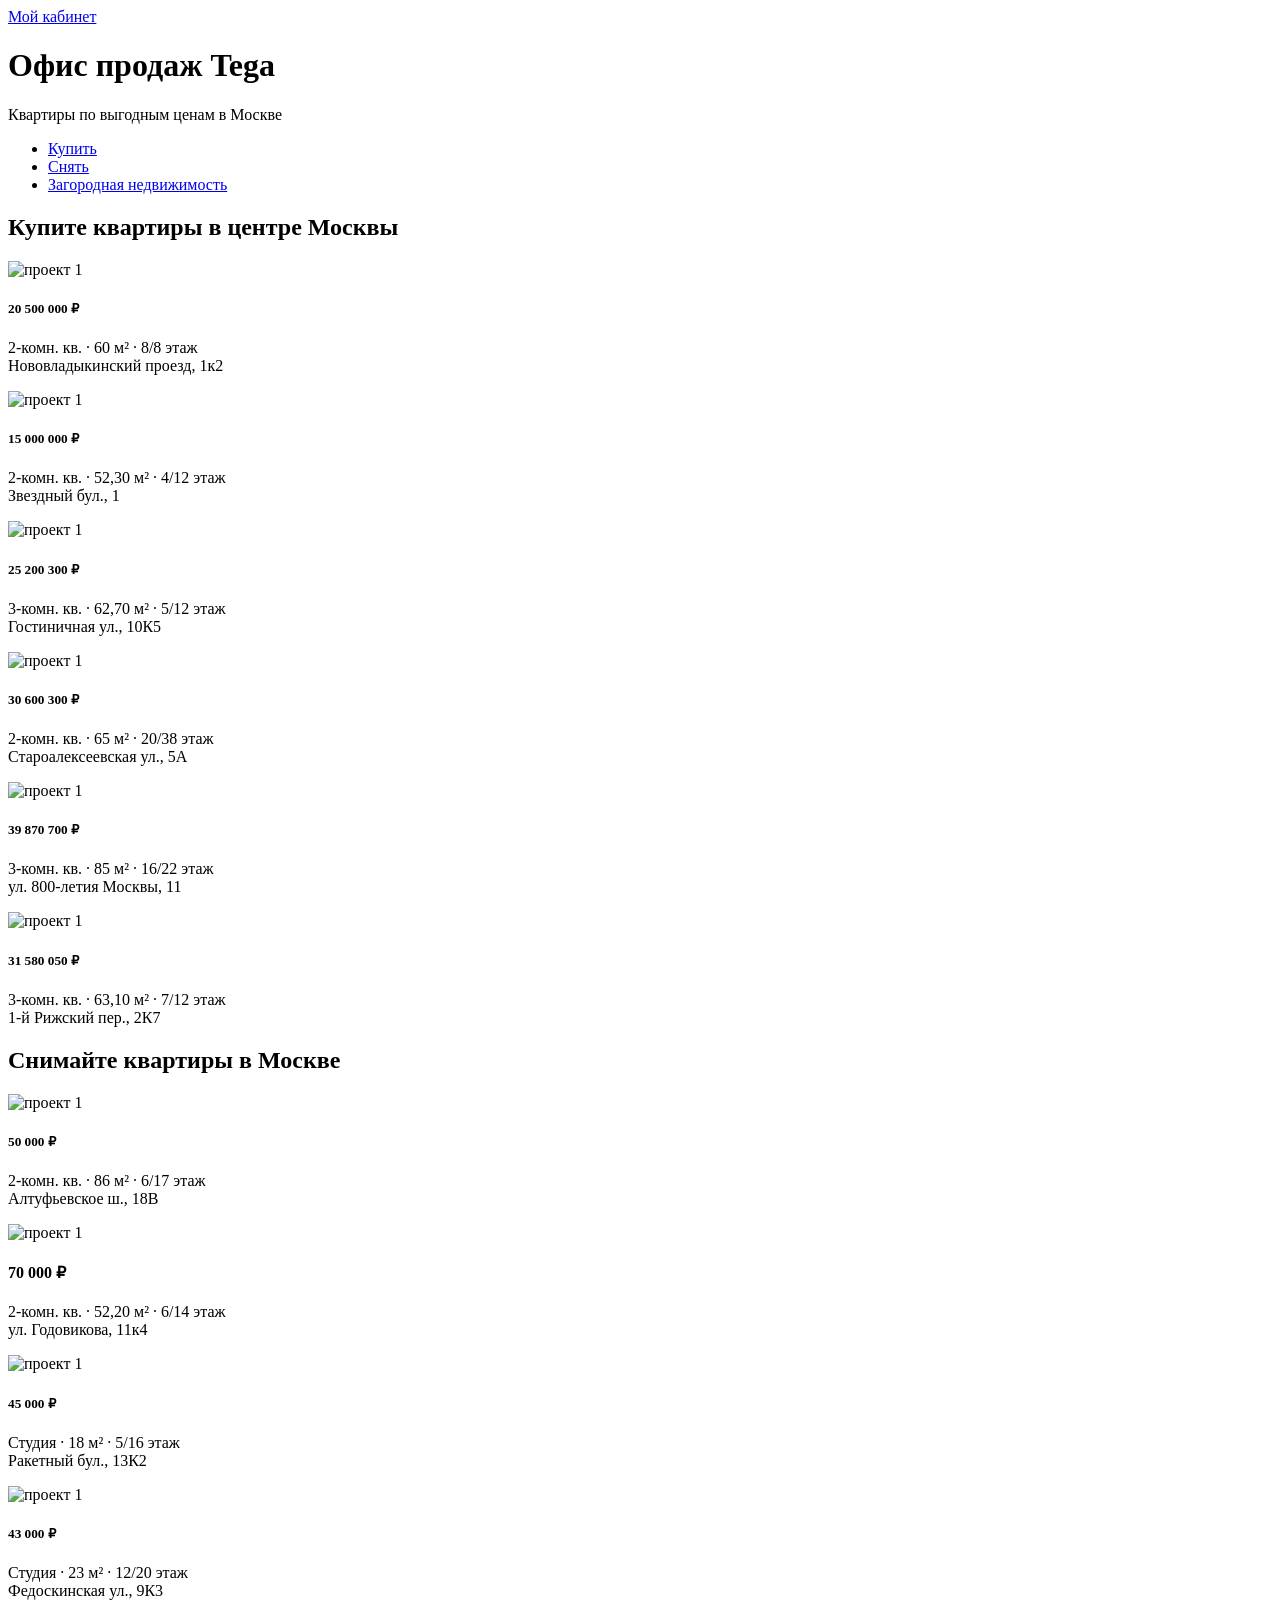
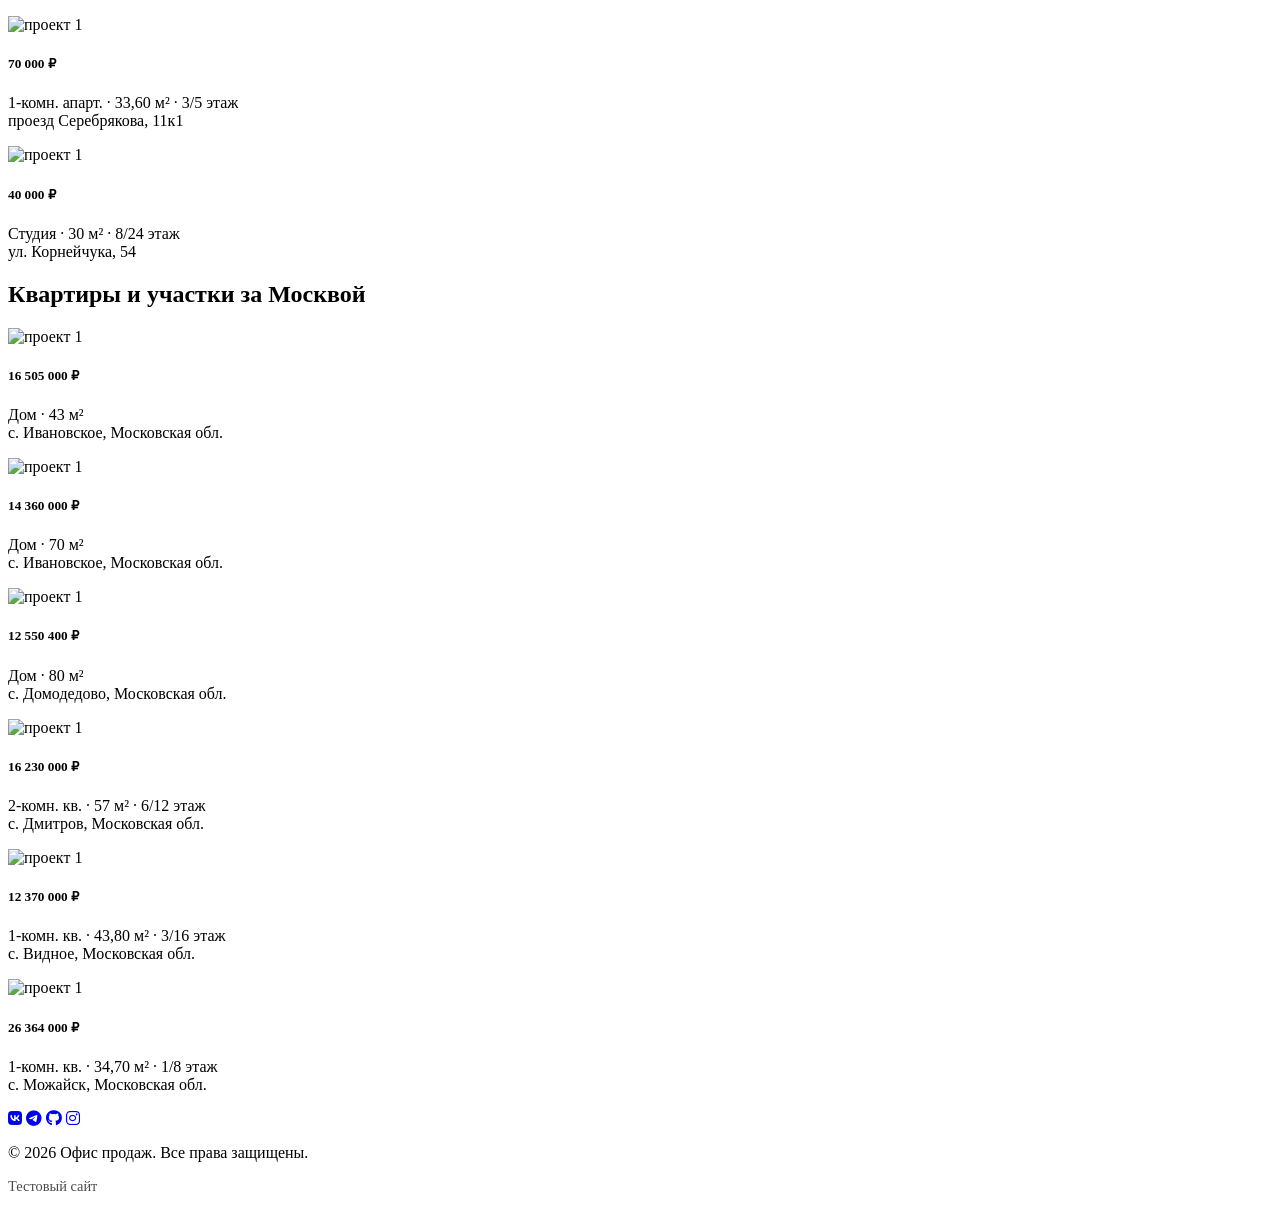
==== cab.html @ 36ecb88a "Create cab.html" ====
<!DOCTYPE html>
<html lang="ru">
<head>
    <meta charset="UTF-8">
    <meta name="viewport" content="width=device-width, initial-scale=1.0">
    <title>Tega</title>
    <!-- Подключение Font Awesome для иконок (опционально, но красиво) -->
    <link rel="stylesheet" href="https://cdnjs.cloudflare.com/ajax/libs/font-awesome/6.0.0-beta3/css/all.min.css">
    <link rel="stylesheet" href="static/style3.css">
</head>
<body>

    <!-- ШАПКА -->
    <header class="header">
        <a href='reg.html' class="custom-button">
            Мой кабинет
        </a>
        <h1>Офис продаж Tega</h1>
        <p>Квартиры по выгодным ценам в Москве</p>
    </header>

    <!-- НАВИГАЦИЯ -->
    <nav class="navbar">
        <ul>
            <li><a href="#portfolio1">Купить</a></li>
            <li><a href="#portfolio2">Снять</a></li>
            <li><a href="#portfolio4">Загородная недвижимость</a></li>
        </ul>
    </nav>

    <!-- ОСНОВНОЙ КОНТЕНТ -->
    <main class="container">

        <!-- Секция Портфолио -->
        <section id="portfolio1" class="section">
            <h2 class="section-title">Купите квартиры в центре Москвы</h2>
            <div class="portfolio-grid">
                <div class="portfolio-item">
                        <img src="https://a0.muscache.com/im/pictures/f50d118f-2525-4841-9bb1-7396132b7037.jpg" alt="проект 1" style="    height: 180px;">
                    <div class="portfolio-info">
                        <h5>20 500 000 ₽</h5>
                        <p>2-комн. кв. · 60 м² · 8/8 этаж <br> Нововладыкинский проезд, 1к2 </p>
                    </div>
                </div>
                <div class="portfolio-item">
                    <img src="https://avatars.mds.yandex.net/i?id=ded801e12077bd8d06db148cc59bad06_l-5287379-images-thumbs&n=13" alt="проект 1" style="    height: 180px;">
                    <div class="portfolio-info">
                        <h5>15 000 000 ₽</h5>
                        <p>2-комн. кв. · 52,30 м² · 4/12 этаж <br> Звездный бул., 1 </p>
                    </div>
                </div>
                <div class="portfolio-item">
                    <img src="https://evropoly.com/wp-content/uploads/2016/05/Schober-Sapelli-4-1200x787.jpg" alt="проект 1" style="    height: 180px;">
                    <div class="portfolio-info">
                        <h5>25 200 300 ₽</h5>
                        <p>3-комн. кв. · 62,70 м² · 5/12 этаж <br> Гостиничная ул., 10К5</p>
                    </div>
                </div>
                <div class="portfolio-item">
                    <img src="https://www.loft2rent.ru/upload_data/2025/6646/upldXZw1Ll.jpeg.1200x800.jpg" alt="проект 1" style="    height: 180px;">
                    <div class="portfolio-info">
                        <h5>30 600 300 ₽</h5>
                        <p>2-комн. кв. · 65 м² · 20/38 этаж <br> Староалексеевская ул., 5А </p>
                    </div>
                </div>
                               <div class="portfolio-item">
                    <img src="https://avatars.mds.yandex.net/i?id=0ae8debb8104c5cf7334f00b2de280b5_l-10608176-images-thumbs&n=13" alt="проект 1" style="    height: 180px;">
                    <div class="portfolio-info">
                        <h5>39 870 700 ₽</h5>
                        <p>3-комн. кв. · 85 м² · 16/22 этаж <br> ул. 800-летия Москвы, 11 </p>
                    </div>
                </div>
                                              <div class="portfolio-item">
                    <img src="https://encrypted-tbn0.gstatic.com/images?q=tbn:ANd9GcTF-T74jx3kmUwYW8-MCx63ReB2WfSFxtdjpg&s" alt="проект 1" style="    height: 180px;">
                    <div class="portfolio-info">
                        <h5>31 580 050 ₽</h5>
                        <p>3-комн. кв. · 63,10 м² · 7/12 этаж <br> 1-й Рижский пер., 2К7 </p>
                    </div>
                </div>
            </div>
        </section>
        <!-- Секция Портфолио -->
        <section id="portfolio2" class="section">
            <h2 class="section-title">Снимайте квартиры в Москве</h2>
            <div class="portfolio-grid">
                <div class="portfolio-item">
                        <img src="https://media.kvartirka.com/s3/thumbs/flat/0/233/233496/4529464_w936h624.jpg" alt="проект 1" style="    height: 180px;">
                    <div class="portfolio-info">
                        <h5>50 000 ₽</h5>
                        <p>2-комн. кв. · 86 м² · 6/17 этаж <br> Алтуфьевское ш., 18В </p>
                    </div>
                </div>
                <div class="portfolio-item">
                    <img src="https://cdn0.divan.ru/img/v1/cGCTLE8qbp6Q4t8ZcigHK-EYN7s3AahtqWOSnE9vpJM/rs:fit:1920:1440:0:0/g:ce:0:0/bg:ffffff/q:85/czM6Ly9kaXZhbi9ja2VkaXRvci93aWtpLWFydGljbGUvMzI4NS82NThlN2Y5YTE1YmQ3LmpwZw.jpg" alt="проект 1" style="    height: 180px;">
                    <div class="portfolio-info">
                        <h4>70 000 ₽</h4>
                        <p>2-комн. кв. · 52,20 м² · 6/14 этаж <br> ул. Годовикова, 11к4 </p>
                    </div>
                </div>
                <div class="portfolio-item">
                    <img src="https://attaches.1001tur.ru/hotels/gallery/458495/64961698049164.jpg" alt="проект 1" style="    height: 180px;">
                    <div class="portfolio-info">
                        <h5>45 000 ₽</h5>
                        <p>Студия · 18 м² · 5/16 этаж <br> Ракетный бул., 13К2 </p>
                    </div>
                </div>
                <div class="portfolio-item">
                    <img src="https://avatars.mds.yandex.net/i?id=8b538d14791d61ba599bd08f679be779914f7243-4707222-images-thumbs&n=13" alt="проект 1" style="    height: 180px;">
                    <div class="portfolio-info">
                        <h5>43 000 ₽</h5>
                        <p>Студия · 23 м² · 12/20 этаж <br> Федоскинская ул., 9К3 </p>
                    </div>
                </div>
                               <div class="portfolio-item">
                    <img src="https://avatars.mds.yandex.net/get-altay/754546/2a0000018d4b1bbd2f4854f58ecba1bf36a7/XL" alt="проект 1" style="    height: 180px;">
                    <div class="portfolio-info">
                        <h5>70 000 ₽</h5>
                        <p>1-комн. апарт. · 33,60 м² · 3/5 этаж <br> проезд Серебрякова, 11к1 </p>
                    </div>
                </div>
                                              <div class="portfolio-item">
                    <img src="https://alutur.com/hotel/photo?t/x500/extranet/65/b8/65b832d22de903794f5c49986d2c4cb70de7eb52.jpeg" alt="проект 1" style="    height: 180px;">
                    <div class="portfolio-info">
                        <h5>40 000 ₽</h5>
                        <p>Студия · 30 м² · 8/24 этаж <br> ул. Корнейчука, 54 </p>
                    </div>
                </div>
            </div>
        </section>

        <!-- Секция Портфолио -->
        <section id="portfolio4" class="section">
            <h2 class="section-title">Квартиры и участки за Москвой</h2>
            <div class="portfolio-grid">
                <div class="portfolio-item">
                        <img src="https://img.dmclk.ru/c960x640q80/vitrina/99/a7/99a7bdf39202209450e4e10942457ffaac0b99e2.jpg" alt="проект 1" style="    height: 180px;">
                    <div class="portfolio-info">
                        <h5>16 505 000 ₽</h5>
                        <p>Дом · 43 м² <br> с. Ивановское, Московская обл.</p>
                    </div>
                </div>
                <div class="portfolio-item">
                    <img src="https://countryside.cdn-cian.ru/images/1564617600/9dfaaefd-5a3b-4727-bb20-39805f9d0626-gallery-thumb-v1.jpe" alt="проект 1" style="    height: 180px;">
                    <div class="portfolio-info">
                        <h5>14 360 000 ₽</h5>
                        <p>Дом · 70 м² <br> с. Ивановское, Московская обл.</p>
                    </div>
                </div>
                <div class="portfolio-item">
                    <img src="https://encrypted-tbn0.gstatic.com/images?q=tbn:ANd9GcRc6WZNbDicnOT7VgcChgwmQpeQQYZ7WDYrew&s" alt="проект 1" style="    height: 180px;">
                    <div class="portfolio-info">
                        <h5>12 550 400 ₽</h5>
                        <p>Дом · 80 м² <br> с. Домодедово, Московская обл.</p>
                    </div>
                </div>
                <div class="portfolio-item">
                    <img src="https://img.dmclk.ru/vitrina/owner/9f/e6/9fe68bd72e104aaaae2a9e9707a4ad5d.jpg" alt="проект 1" style="    height: 180px;">
                    <div class="portfolio-info">
                        <h5>16 230 000 ₽</h5>
                        <p>2-комн. кв. · 57 м² · 6/12 этаж <br> с. Дмитров, Московская обл.</p>
                    </div>
                </div>
                               <div class="portfolio-item">
                    <img src="https://img.dmclk.ru/vitrina/owner/12/7a/127abebe6cc146c8add3982a31a03d9e.jpg" alt="проект 1" style="    height: 180px;">
                    <div class="portfolio-info">
                        <h5>12 370 000 ₽</h5>
                        <p>1-комн. кв. · 43,80 м² · 3/16 этаж <br> с. Видное, Московская обл.</p>
                    </div>
                </div>
                                              <div class="portfolio-item">
                    <img src="https://f4.mirkvartir.me/journal/custom/be1c774d-cd3c-43ed-bbfa-54d5bcf4257e.jpg" alt="проект 1" style="    height: 180px;">
                    <div class="portfolio-info">
                        <h5>26 364 000 ₽</h5>
                        <p>1-комн. кв. · 34,70 м² · 1/8 этаж <br> с. Можайск, Московская обл.</p>
                    </div>
                </div>
            </div>
        </section>

    <!-- ПОДВАЛ -->
    <footer class="footer">
        <div class="social-links">
<a href="#"><i class="fab fa-vk"></i></a>
            <a href="#"><i class="fab fa-telegram"></i></a>
            <a href="#"><i class="fab fa-github"></i></a>
            <a href="#"><i class="fab fa-instagram"></i></a>
        </div>
        <p>© 2026 Офис продаж. Все права защищены.</p>
        <p style="font-size: 0.9rem; opacity:0.7;">Тестовый сайт</p>
    </footer>

    <!-- Плавный скролл для навигации (простой js) -->
    <script>
        (function() {
            const navLinks = document.querySelectorAll('.navbar a');
            navLinks.forEach(link => {
                link.addEventListener('click', function(e) {
                    e.preventDefault();
                    const targetId = this.getAttribute('href').substring(1); // убираем #
                    const targetSection = document.getElementById(targetId);
                    if (targetSection) {
                        targetSection.scrollIntoView({
                            behavior: 'smooth',
                            block: 'start'
                        });
                    }
                });
            });
        })();
    </script>
    </body>
</html>
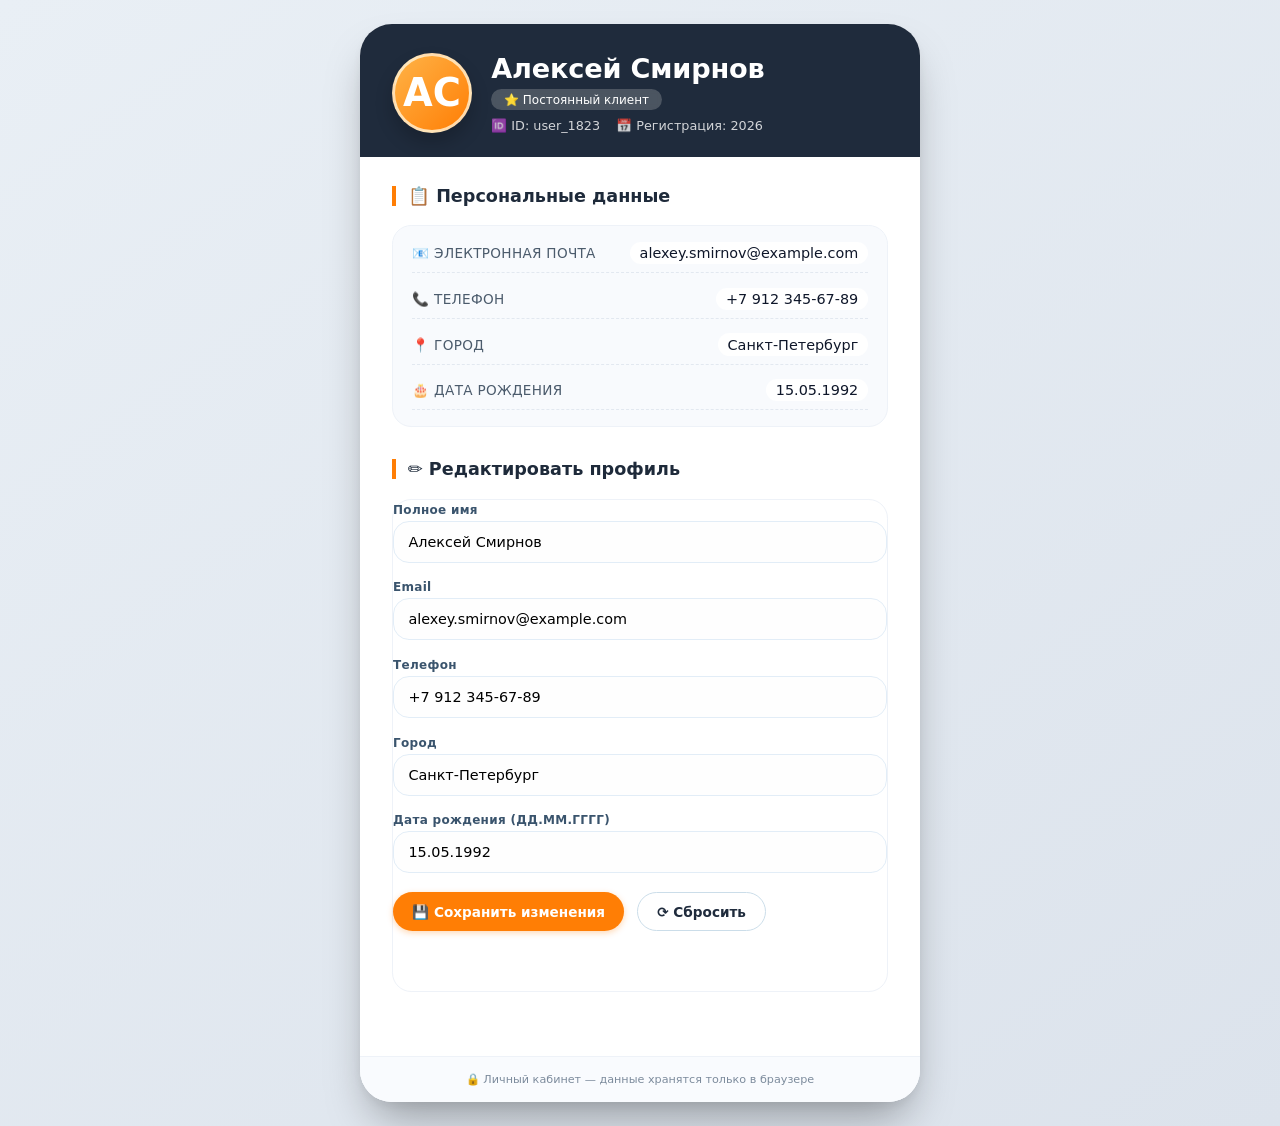
==== commit 7240d421: "main" ====
--- a/cab.html
+++ b/cab.html
@@ -1,212 +1,595 @@
 <!DOCTYPE html>
 <html lang="ru">
 <head>
-    <meta charset="UTF-8">
-    <meta name="viewport" content="width=device-width, initial-scale=1.0">
-    <title>Tega</title>
-    <!-- Подключение Font Awesome для иконок (опционально, но красиво) -->
-    <link rel="stylesheet" href="https://cdnjs.cloudflare.com/ajax/libs/font-awesome/6.0.0-beta3/css/all.min.css">
-    <link rel="stylesheet" href="static/style3.css">
+  <meta charset="UTF-8">
+  <meta name="viewport" content="width=device-width, initial-scale=1.0, user-scalable=yes">
+  <title>Личный кабинет | Мой профиль</title>
+  <style>
+    * {
+      margin: 0;
+      padding: 0;
+      box-sizing: border-box;
+      font-family: system-ui, -apple-system, 'Segoe UI', 'Roboto', 'Helvetica Neue', sans-serif;
+    }
+
+    body {
+      background: linear-gradient(145deg, #e9eff5 0%, #dce3ec 100%);
+      min-height: 100vh;
+      display: flex;
+      justify-content: center;
+      align-items: center;
+      padding: 1.5rem;
+    }
+
+    /* главная карточка кабинета */
+    .dashboard {
+      max-width: 560px;
+      width: 100%;
+      background: rgba(255, 255, 255, 0.96);
+      backdrop-filter: blur(0px);
+      border-radius: 2rem;
+      box-shadow: 0 25px 45px -12px rgba(0, 0, 0, 0.35), 0 4px 12px rgba(0, 0, 0, 0.05);
+      overflow: hidden;
+      transition: all 0.2s ease;
+    }
+
+    /* шапка профиля */
+    .profile-header {
+      background: #1f2b3c;
+      padding: 1.8rem 2rem 1.5rem 2rem;
+      color: white;
+      display: flex;
+      align-items: center;
+      gap: 1.2rem;
+      flex-wrap: wrap;
+    }
+
+    .avatar {
+      background: linear-gradient(135deg, #ffb347, #ff7e05);
+      width: 80px;
+      height: 80px;
+      border-radius: 50%;
+      display: flex;
+      align-items: center;
+      justify-content: center;
+      font-size: 2.4rem;
+      font-weight: 600;
+      box-shadow: 0 10px 18px rgba(0, 0, 0, 0.2);
+      border: 3px solid rgba(255,255,240,0.7);
+    }
+
+    .user-info {
+      flex: 1;
+    }
+
+    .user-info h2 {
+      font-size: 1.7rem;
+      font-weight: 600;
+      letter-spacing: -0.2px;
+      margin-bottom: 0.3rem;
+      word-break: break-word;
+    }
+
+    .user-info .user-role {
+      background: rgba(255,255,245,0.2);
+      display: inline-block;
+      padding: 0.2rem 0.8rem;
+      border-radius: 40px;
+      font-size: 0.75rem;
+      font-weight: 500;
+      backdrop-filter: blur(2px);
+    }
+
+    .user-meta {
+      margin-top: 0.5rem;
+      font-size: 0.8rem;
+      opacity: 0.8;
+      display: flex;
+      gap: 1rem;
+      flex-wrap: wrap;
+    }
+
+    /* тело кабинета */
+    .profile-body {
+      padding: 1.8rem 2rem 2rem 2rem;
+      background: #ffffff;
+    }
+
+    .info-section {
+      margin-bottom: 2rem;
+    }
+
+    .section-title {
+      font-size: 1.1rem;
+      font-weight: 600;
+      color: #1e2a3a;
+      border-left: 4px solid #ff7e05;
+      padding-left: 0.75rem;
+      margin-bottom: 1.2rem;
+    }
+
+    .detail-card {
+      background: #f8fafd;
+      border-radius: 1.2rem;
+      padding: 1rem 1.2rem;
+      display: flex;
+      flex-direction: column;
+      gap: 0.9rem;
+      border: 1px solid #eef2f8;
+    }
+
+    .detail-row {
+      display: flex;
+      align-items: baseline;
+      flex-wrap: wrap;
+      justify-content: space-between;
+      gap: 0.5rem;
+      border-bottom: 1px dashed #e2e8f0;
+      padding-bottom: 0.5rem;
+    }
+
+    .detail-label {
+      font-weight: 500;
+      color: #4b5b6c;
+      font-size: 0.85rem;
+      text-transform: uppercase;
+      letter-spacing: 0.3px;
+    }
+
+    .detail-value {
+      font-weight: 500;
+      color: #0f172a;
+      background: white;
+      padding: 0.2rem 0.6rem;
+      border-radius: 40px;
+      font-size: 0.9rem;
+      word-break: break-all;
+      text-align: right;
+    }
+
+    /* форма редактирования */
+    .edit-form {
+      background: #ffffff;
+      border-radius: 1.2rem;
+      border: 1px solid #eef2f8;
+      padding: 0.2rem 0 0.6rem 0;
+    }
+
+    .form-group {
+      margin-bottom: 1.1rem;
+    }
+
+    .form-group label {
+      display: block;
+      font-size: 0.75rem;
+      font-weight: 600;
+      color: #3a546d;
+      margin-bottom: 0.25rem;
+      letter-spacing: 0.3px;
+    }
+
+    .form-group input {
+      width: 100%;
+      padding: 0.75rem 0.9rem;
+      border-radius: 1rem;
+      border: 1.5px solid #e2edf7;
+      background: #fefefe;
+      font-size: 0.9rem;
+      transition: 0.2s;
+      outline: none;
+    }
+
+    .form-group input:focus {
+      border-color: #ff7e05;
+      box-shadow: 0 0 0 3px rgba(255, 126, 5, 0.2);
+    }
+
+    .button-group {
+      display: flex;
+      gap: 0.8rem;
+      margin-top: 1.2rem;
+      flex-wrap: wrap;
+    }
+
+    .btn {
+      border: none;
+      padding: 0.65rem 1.2rem;
+      border-radius: 2rem;
+      font-weight: 600;
+      font-size: 0.85rem;
+      cursor: pointer;
+      transition: 0.2s;
+      background: #f1f5f9;
+      color: #1f2b3c;
+    }
+
+    .btn-primary {
+      background: #ff7e05;
+      color: white;
+      box-shadow: 0 2px 6px rgba(255, 126, 5, 0.3);
+    }
+
+    .btn-primary:hover {
+      background: #e56c00;
+      transform: translateY(-1px);
+    }
+
+    .btn-outline {
+      background: transparent;
+      border: 1.5px solid #cbdde9;
+    }
+
+    .btn-outline:hover {
+      background: #f1f5f9;
+      border-color: #ff7e05;
+    }
+
+    /* статусное сообщение */
+    .toast-msg {
+      background: #2c3e2f;
+      color: #e6ffdb;
+      text-align: center;
+      padding: 0.6rem;
+      font-size: 0.8rem;
+      font-weight: 500;
+      border-radius: 60px;
+      margin-top: 1rem;
+      transition: 0.2s;
+      opacity: 0;
+      pointer-events: none;
+    }
+
+    .toast-msg.show {
+      opacity: 1;
+    }
+
+    /* адаптивность */
+    @media (max-width: 480px) {
+      .profile-header {
+        flex-direction: column;
+        text-align: center;
+        padding: 1.5rem;
+      }
+      .user-info h2 {
+        font-size: 1.4rem;
+      }
+      .profile-body {
+        padding: 1.5rem;
+      }
+      .detail-row {
+        flex-direction: column;
+        align-items: flex-start;
+        gap: 0.2rem;
+      }
+      .detail-value {
+        text-align: left;
+      }
+    }
+
+    footer {
+      font-size: 0.7rem;
+      text-align: center;
+      padding: 1rem;
+      background: #f9fbfe;
+      color: #7c8b9c;
+      border-top: 1px solid #eef2f8;
+    }
+  </style>
 </head>
 <body>
-
-    <!-- ШАПКА -->
-    <header class="header">
-        <a href='reg.html' class="custom-button">
-            Мой кабинет
-        </a>
-        <h1>Офис продаж Tega</h1>
-        <p>Квартиры по выгодным ценам в Москве</p>
-    </header>
-
-    <!-- НАВИГАЦИЯ -->
-    <nav class="navbar">
-        <ul>
-            <li><a href="#portfolio1">Купить</a></li>
-            <li><a href="#portfolio2">Снять</a></li>
-            <li><a href="#portfolio4">Загородная недвижимость</a></li>
-        </ul>
-    </nav>
-
-    <!-- ОСНОВНОЙ КОНТЕНТ -->
-    <main class="container">
-
-        <!-- Секция Портфолио -->
-        <section id="portfolio1" class="section">
-            <h2 class="section-title">Купите квартиры в центре Москвы</h2>
-            <div class="portfolio-grid">
-                <div class="portfolio-item">
-                        <img src="https://a0.muscache.com/im/pictures/f50d118f-2525-4841-9bb1-7396132b7037.jpg" alt="проект 1" style="    height: 180px;">
-                    <div class="portfolio-info">
-                        <h5>20 500 000 ₽</h5>
-                        <p>2-комн. кв. · 60 м² · 8/8 этаж <br> Нововладыкинский проезд, 1к2 </p>
-                    </div>
-                </div>
-                <div class="portfolio-item">
-                    <img src="https://avatars.mds.yandex.net/i?id=ded801e12077bd8d06db148cc59bad06_l-5287379-images-thumbs&n=13" alt="проект 1" style="    height: 180px;">
-                    <div class="portfolio-info">
-                        <h5>15 000 000 ₽</h5>
-                        <p>2-комн. кв. · 52,30 м² · 4/12 этаж <br> Звездный бул., 1 </p>
-                    </div>
-                </div>
-                <div class="portfolio-item">
-                    <img src="https://evropoly.com/wp-content/uploads/2016/05/Schober-Sapelli-4-1200x787.jpg" alt="проект 1" style="    height: 180px;">
-                    <div class="portfolio-info">
-                        <h5>25 200 300 ₽</h5>
-                        <p>3-комн. кв. · 62,70 м² · 5/12 этаж <br> Гостиничная ул., 10К5</p>
-                    </div>
-                </div>
-                <div class="portfolio-item">
-                    <img src="https://www.loft2rent.ru/upload_data/2025/6646/upldXZw1Ll.jpeg.1200x800.jpg" alt="проект 1" style="    height: 180px;">
-                    <div class="portfolio-info">
-                        <h5>30 600 300 ₽</h5>
-                        <p>2-комн. кв. · 65 м² · 20/38 этаж <br> Староалексеевская ул., 5А </p>
-                    </div>
-                </div>
-                               <div class="portfolio-item">
-                    <img src="https://avatars.mds.yandex.net/i?id=0ae8debb8104c5cf7334f00b2de280b5_l-10608176-images-thumbs&n=13" alt="проект 1" style="    height: 180px;">
-                    <div class="portfolio-info">
-                        <h5>39 870 700 ₽</h5>
-                        <p>3-комн. кв. · 85 м² · 16/22 этаж <br> ул. 800-летия Москвы, 11 </p>
-                    </div>
-                </div>
-                                              <div class="portfolio-item">
-                    <img src="https://encrypted-tbn0.gstatic.com/images?q=tbn:ANd9GcTF-T74jx3kmUwYW8-MCx63ReB2WfSFxtdjpg&s" alt="проект 1" style="    height: 180px;">
-                    <div class="portfolio-info">
-                        <h5>31 580 050 ₽</h5>
-                        <p>3-комн. кв. · 63,10 м² · 7/12 этаж <br> 1-й Рижский пер., 2К7 </p>
-                    </div>
-                </div>
-            </div>
-        </section>
-        <!-- Секция Портфолио -->
-        <section id="portfolio2" class="section">
-            <h2 class="section-title">Снимайте квартиры в Москве</h2>
-            <div class="portfolio-grid">
-                <div class="portfolio-item">
-                        <img src="https://media.kvartirka.com/s3/thumbs/flat/0/233/233496/4529464_w936h624.jpg" alt="проект 1" style="    height: 180px;">
-                    <div class="portfolio-info">
-                        <h5>50 000 ₽</h5>
-                        <p>2-комн. кв. · 86 м² · 6/17 этаж <br> Алтуфьевское ш., 18В </p>
-                    </div>
-                </div>
-                <div class="portfolio-item">
-                    <img src="https://cdn0.divan.ru/img/v1/cGCTLE8qbp6Q4t8ZcigHK-EYN7s3AahtqWOSnE9vpJM/rs:fit:1920:1440:0:0/g:ce:0:0/bg:ffffff/q:85/czM6Ly9kaXZhbi9ja2VkaXRvci93aWtpLWFydGljbGUvMzI4NS82NThlN2Y5YTE1YmQ3LmpwZw.jpg" alt="проект 1" style="    height: 180px;">
-                    <div class="portfolio-info">
-                        <h4>70 000 ₽</h4>
-                        <p>2-комн. кв. · 52,20 м² · 6/14 этаж <br> ул. Годовикова, 11к4 </p>
-                    </div>
-                </div>
-                <div class="portfolio-item">
-                    <img src="https://attaches.1001tur.ru/hotels/gallery/458495/64961698049164.jpg" alt="проект 1" style="    height: 180px;">
-                    <div class="portfolio-info">
-                        <h5>45 000 ₽</h5>
-                        <p>Студия · 18 м² · 5/16 этаж <br> Ракетный бул., 13К2 </p>
-                    </div>
-                </div>
-                <div class="portfolio-item">
-                    <img src="https://avatars.mds.yandex.net/i?id=8b538d14791d61ba599bd08f679be779914f7243-4707222-images-thumbs&n=13" alt="проект 1" style="    height: 180px;">
-                    <div class="portfolio-info">
-                        <h5>43 000 ₽</h5>
-                        <p>Студия · 23 м² · 12/20 этаж <br> Федоскинская ул., 9К3 </p>
-                    </div>
-                </div>
-                               <div class="portfolio-item">
-                    <img src="https://avatars.mds.yandex.net/get-altay/754546/2a0000018d4b1bbd2f4854f58ecba1bf36a7/XL" alt="проект 1" style="    height: 180px;">
-                    <div class="portfolio-info">
-                        <h5>70 000 ₽</h5>
-                        <p>1-комн. апарт. · 33,60 м² · 3/5 этаж <br> проезд Серебрякова, 11к1 </p>
-                    </div>
-                </div>
-                                              <div class="portfolio-item">
-                    <img src="https://alutur.com/hotel/photo?t/x500/extranet/65/b8/65b832d22de903794f5c49986d2c4cb70de7eb52.jpeg" alt="проект 1" style="    height: 180px;">
-                    <div class="portfolio-info">
-                        <h5>40 000 ₽</h5>
-                        <p>Студия · 30 м² · 8/24 этаж <br> ул. Корнейчука, 54 </p>
-                    </div>
-                </div>
-            </div>
-        </section>
-
-        <!-- Секция Портфолио -->
-        <section id="portfolio4" class="section">
-            <h2 class="section-title">Квартиры и участки за Москвой</h2>
-            <div class="portfolio-grid">
-                <div class="portfolio-item">
-                        <img src="https://img.dmclk.ru/c960x640q80/vitrina/99/a7/99a7bdf39202209450e4e10942457ffaac0b99e2.jpg" alt="проект 1" style="    height: 180px;">
-                    <div class="portfolio-info">
-                        <h5>16 505 000 ₽</h5>
-                        <p>Дом · 43 м² <br> с. Ивановское, Московская обл.</p>
-                    </div>
-                </div>
-                <div class="portfolio-item">
-                    <img src="https://countryside.cdn-cian.ru/images/1564617600/9dfaaefd-5a3b-4727-bb20-39805f9d0626-gallery-thumb-v1.jpe" alt="проект 1" style="    height: 180px;">
-                    <div class="portfolio-info">
-                        <h5>14 360 000 ₽</h5>
-                        <p>Дом · 70 м² <br> с. Ивановское, Московская обл.</p>
-                    </div>
-                </div>
-                <div class="portfolio-item">
-                    <img src="https://encrypted-tbn0.gstatic.com/images?q=tbn:ANd9GcRc6WZNbDicnOT7VgcChgwmQpeQQYZ7WDYrew&s" alt="проект 1" style="    height: 180px;">
-                    <div class="portfolio-info">
-                        <h5>12 550 400 ₽</h5>
-                        <p>Дом · 80 м² <br> с. Домодедово, Московская обл.</p>
-                    </div>
-                </div>
-                <div class="portfolio-item">
-                    <img src="https://img.dmclk.ru/vitrina/owner/9f/e6/9fe68bd72e104aaaae2a9e9707a4ad5d.jpg" alt="проект 1" style="    height: 180px;">
-                    <div class="portfolio-info">
-                        <h5>16 230 000 ₽</h5>
-                        <p>2-комн. кв. · 57 м² · 6/12 этаж <br> с. Дмитров, Московская обл.</p>
-                    </div>
-                </div>
-                               <div class="portfolio-item">
-                    <img src="https://img.dmclk.ru/vitrina/owner/12/7a/127abebe6cc146c8add3982a31a03d9e.jpg" alt="проект 1" style="    height: 180px;">
-                    <div class="portfolio-info">
-                        <h5>12 370 000 ₽</h5>
-                        <p>1-комн. кв. · 43,80 м² · 3/16 этаж <br> с. Видное, Московская обл.</p>
-                    </div>
-                </div>
-                                              <div class="portfolio-item">
-                    <img src="https://f4.mirkvartir.me/journal/custom/be1c774d-cd3c-43ed-bbfa-54d5bcf4257e.jpg" alt="проект 1" style="    height: 180px;">
-                    <div class="portfolio-info">
-                        <h5>26 364 000 ₽</h5>
-                        <p>1-комн. кв. · 34,70 м² · 1/8 этаж <br> с. Можайск, Московская обл.</p>
-                    </div>
-                </div>
-            </div>
-        </section>
-
-    <!-- ПОДВАЛ -->
-    <footer class="footer">
-        <div class="social-links">
-<a href="#"><i class="fab fa-vk"></i></a>
-            <a href="#"><i class="fab fa-telegram"></i></a>
-            <a href="#"><i class="fab fa-github"></i></a>
-            <a href="#"><i class="fab fa-instagram"></i></a>
-        </div>
-        <p>© 2026 Офис продаж. Все права защищены.</p>
-        <p style="font-size: 0.9rem; opacity:0.7;">Тестовый сайт</p>
-    </footer>
-
-    <!-- Плавный скролл для навигации (простой js) -->
-    <script>
-        (function() {
-            const navLinks = document.querySelectorAll('.navbar a');
-            navLinks.forEach(link => {
-                link.addEventListener('click', function(e) {
-                    e.preventDefault();
-                    const targetId = this.getAttribute('href').substring(1); // убираем #
-                    const targetSection = document.getElementById(targetId);
-                    if (targetSection) {
-                        targetSection.scrollIntoView({
-                            behavior: 'smooth',
-                            block: 'start'
-                        });
-                    }
-                });
-            });
-        })();
-    </script>
-    </body>
-</html>
+<div class="dashboard" id="personalCabinet">
+  <div class="profile-header">
+    <div class="avatar" id="avatarDisplay">👤</div>
+    <div class="user-info">
+      <h2 id="displayName"></h2>
+      <div class="user-role">⭐ Постоянный клиент</div>
+      <div class="user-meta">
+        <span>🆔 ID: <span id="displayId">user_1823</span></span>
+        <span>📅 Регистрация: 2026</span>
+      </div>
+    </div>
+  </div>
+
+  <div class="profile-body">
+    <!-- блок детальной информации (статичный просмотр) -->
+    <div class="info-section">
+      <div class="section-title">📋 Персональные данные</div>
+      <div class="detail-card" id="infoCard">
+        <div class="detail-row">
+          <span class="detail-label">📧 Электронная почта</span>
+          <span class="detail-value" id="infoEmail">alexey.smirnov@example.com</span>
+        </div>
+        <div class="detail-row">
+          <span class="detail-label">📞 Телефон</span>
+          <span class="detail-value" id="infoPhone">+7 912 345-67-89</span>
+        </div>
+        <div class="detail-row">
+          <span class="detail-label">📍 Город</span>
+          <span class="detail-value" id="infoCity">Санкт-Петербург</span>
+        </div>
+        <div class="detail-row">
+          <span class="detail-label">🎂 Дата рождения</span>
+          <span class="detail-value" id="infoBirth">15.05.1992</span>
+        </div>
+      </div>
+    </div>
+
+    <!-- форма редактирования профиля -->
+    <div class="info-section">
+      <div class="section-title">✏️ Редактировать профиль</div>
+      <div class="edit-form">
+        <div class="form-group">
+          <label>Полное имя</label>
+          <input type="text" id="editName" placeholder="Имя и фамилия" autocomplete="off">
+        </div>
+        <div class="form-group">
+          <label>Email</label>
+          <input type="email" id="editEmail" placeholder="example@domain.com" autocomplete="off">
+        </div>
+        <div class="form-group">
+          <label>Телефон</label>
+          <input type="tel" id="editPhone" placeholder="+7 ___ ___ __ __" autocomplete="off">
+        </div>
+        <div class="form-group">
+          <label>Город</label>
+          <input type="text" id="editCity" placeholder="Ваш город" autocomplete="off">
+        </div>
+        <div class="form-group">
+          <label>Дата рождения (ДД.ММ.ГГГГ)</label>
+          <input type="text" id="editBirth" placeholder="например: 15.05.1992" autocomplete="off">
+        </div>
+        <div class="button-group">
+          <button class="btn btn-primary" id="saveBtn">💾 Сохранить изменения</button>
+          <button class="btn btn-outline" id="resetBtn">⟳ Сбросить</button>
+        </div>
+        <div id="messageToast" class="toast-msg">✅ Данные обновлены</div>
+      </div>
+    </div>
+  </div>
+  <footer>
+    🔒 Личный кабинет — данные хранятся только в браузере
+  </footer>
+</div>
+
+<script>
+  // ---------- МОДЕЛЬ ДАННЫХ ПО УМОЛЧАНИЮ ----------
+  const defaultUser = {
+    name: "Алексей Смирнов",
+    email: "alexey.smirnov@example.com",
+    phone: "+7 912 345-67-89",
+    city: "Санкт-Петербург",
+    birth: "15.05.1992",
+    userId: "user_1823"
+  };
+
+  // Загрузка из localStorage или дефолт
+  let currentUser = { ...defaultUser };
+
+  // DOM элементы
+  const displayNameEl = document.getElementById('displayName');
+  const displayIdEl = document.getElementById('displayId');
+  const infoEmailEl = document.getElementById('infoEmail');
+  const infoPhoneEl = document.getElementById('infoPhone');
+  const infoCityEl = document.getElementById('infoCity');
+  const infoBirthEl = document.getElementById('infoBirth');
+  const avatarDisplay = document.getElementById('avatarDisplay');
+
+  // поля формы
+  const editName = document.getElementById('editName');
+  const editEmail = document.getElementById('editEmail');
+  const editPhone = document.getElementById('editPhone');
+  const editCity = document.getElementById('editCity');
+  const editBirth = document.getElementById('editBirth');
+
+  const saveBtn = document.getElementById('saveBtn');
+  const resetBtn = document.getElementById('resetBtn');
+  const toastMsg = document.getElementById('messageToast');
+
+  // ---- вспомогательные функции ----
+  function getInitialsFromName(name) {
+    if (!name) return "👤";
+    const parts = name.trim().split(/\s+/);
+    if (parts.length === 1) return parts[0].charAt(0).toUpperCase();
+    return (parts[0].charAt(0) + parts[parts.length-1].charAt(0)).toUpperCase();
+  }
+
+  // обновить аватар на основе имени (первая буква или инициалы)
+  function updateAvatarFromName(name) {
+    const initials = getInitialsFromName(name);
+    // если длинный текст, ограничим двумя символами
+    let avatarText = initials.length > 2 ? initials.slice(0,2) : initials;
+    avatarDisplay.innerHTML = avatarText || "👤";
+    // если совсем пусто, иконка эмодзи
+    if (!avatarText || avatarText === "") avatarDisplay.innerHTML = "🧑";
+  }
+
+  // отобразить все данные из currentUser в UI (информационная карточка и заголовок)
+  function renderProfile() {
+    // заголовок и мета
+    displayNameEl.innerText = currentUser.name;
+    displayIdEl.innerText = currentUser.userId;
+    infoEmailEl.innerText = currentUser.email;
+    infoPhoneEl.innerText = currentUser.phone;
+    infoCityEl.innerText = currentUser.city;
+    infoBirthEl.innerText = currentUser.birth;
+
+    // аватар по имени
+    updateAvatarFromName(currentUser.name);
+  }
+
+  // заполнить форму текущими значениями
+  function fillForm() {
+    editName.value = currentUser.name;
+    editEmail.value = currentUser.email;
+    editPhone.value = currentUser.phone;
+    editCity.value = currentUser.city;
+    editBirth.value = currentUser.birth;
+  }
+
+  // показать уведомление (всплывашка)
+  let toastTimeout;
+  function showMessage(text, isError = false) {
+    if (toastTimeout) clearTimeout(toastTimeout);
+    toastMsg.innerText = text || (isError ? "⚠️ Ошибка" : "✅ Данные обновлены");
+    toastMsg.style.background = isError ? "#9b2c2c" : "#2c5f2d";
+    toastMsg.classList.add('show');
+    toastTimeout = setTimeout(() => {
+      toastMsg.classList.remove('show');
+    }, 2300);
+  }
+
+  // валидация данных (не строгая, но проверка email и заполненность)
+  function validateUserData(user) {
+    if (!user.name || user.name.trim().length < 2) {
+      showMessage("Имя должно содержать минимум 2 символа", true);
+      return false;
+    }
+    const emailRegex = /^[^\s@]+@([^\s@]+\.)+[^\s@]+$/;
+    if (!emailRegex.test(user.email)) {
+      showMessage("Введите корректный email (пример: name@domain.ru)", true);
+      return false;
+    }
+    if (!user.phone || user.phone.trim().length < 5) {
+      showMessage("Телефон слишком короткий", true);
+      return false;
+    }
+    if (!user.city || user.city.trim().length < 2) {
+      showMessage("Укажите город", true);
+      return false;
+    }
+    // простая проверка даты ДД.ММ.ГГГГ
+    const datePattern = /^(\d{2})\.(\d{2})\.(\d{4})$/;
+    if (!datePattern.test(user.birth)) {
+      showMessage("Дата рождения должна быть в формате ДД.ММ.ГГГГ (например, 15.05.1992)", true);
+      return false;
+    }
+    const day = parseInt(RegExp.$1, 10);
+    const month = parseInt(RegExp.$2, 10);
+    const year = parseInt(RegExp.$3, 10);
+    if (month < 1 || month > 12 || day < 1 || day > 31 || year < 1900 || year > new Date().getFullYear()) {
+      showMessage("Некорректная дата (проверьте день, месяц, год)", true);
+      return false;
+    }
+    return true;
+  }
+
+  // сохранить данные из формы в currentUser + localStorage + обновить UI
+  function saveProfile() {
+    // собираем данные
+    const newUserData = {
+      name: editName.value.trim(),
+      email: editEmail.value.trim(),
+      phone: editPhone.value.trim(),
+      city: editCity.value.trim(),
+      birth: editBirth.value.trim(),
+      userId: currentUser.userId   // ID не редактируется
+    };
+
+    if (!validateUserData(newUserData)) {
+      return;   // сообщение уже показано
+    }
+
+    // обновляем глобальный объект
+    currentUser = { ...newUserData, userId: currentUser.userId };
+
+    // сохраняем в localStorage
+    try {
+      localStorage.setItem('personalCabinetUser', JSON.stringify(currentUser));
+    } catch(e) { console.warn(e); }
+
+    // отрисовка
+    renderProfile();
+    fillForm();   // синхронизируем форму (на случай, если что-то изменили валидацией)
+    showMessage("✅ Личные данные успешно обновлены!");
+  }
+
+  // сброс к стандартному состоянию (default) и очистка localStorage
+  function resetToDefault() {
+    currentUser = { ...defaultUser };
+    try {
+      localStorage.setItem('personalCabinetUser', JSON.stringify(currentUser));
+    } catch(e) {}
+    renderProfile();
+    fillForm();
+    showMessage("🔄 Данные сброшены к исходным", false);
+  }
+
+  // загрузить пользователя из localStorage, если есть
+  function loadUserFromStorage() {
+    const stored = localStorage.getItem('personalCabinetUser');
+    if (stored) {
+      try {
+        const parsed = JSON.parse(stored);
+        // проверяем целостность (чтобы были поля)
+        if (parsed && typeof parsed === 'object' && parsed.name && parsed.email && parsed.userId) {
+          currentUser = { ...defaultUser, ...parsed };
+        } else {
+          currentUser = { ...defaultUser };
+        }
+      } catch (err) {
+        currentUser = { ...defaultUser };
+      }
+    } else {
+      currentUser = { ...defaultUser };
+      // записать дефолт в localStorage для единообразия
+      localStorage.setItem('personalCabinetUser', JSON.stringify(currentUser));
+    }
+    // маленькая гарантия: если userId потерялся, проставляем
+    if (!currentUser.userId) currentUser.userId = defaultUser.userId;
+    renderProfile();
+    fillForm();
+  }
+
+  // дополнительно обрабатываем изменения для живого превью имени в аватаре?
+  // (опционально, но можно обновлять аватар при вводе имени, но лучше по сохранению)
+  // сделаем "живой превью" в заголовке при изменении поля имени?  Можно добавить эстетики
+  function bindLivePreview() {
+    editName.addEventListener('input', function(e) {
+      const newName = e.target.value.trim();
+      if (newName && newName.length > 0) {
+        // для превью меняем аватар только в шапке, но не сохраняем данные
+        const previewName = newName;
+        const initPreview = getInitialsFromName(previewName);
+        avatarDisplay.innerHTML = initPreview.length > 2 ? initPreview.slice(0,2) : initPreview;
+      } else {
+        // если поле пустое, вернем на основе currentUser.name (при следующем вводе восстановим)
+        updateAvatarFromName(currentUser.name);
+      }
+    });
+    editName.addEventListener('blur', function() {
+      // при потере фокуса синхронизируем аватар с реальными данными (на всякий случай)
+      if (currentUser) updateAvatarFromName(currentUser.name);
+    });
+  }
+
+  // инициализация обработчиков кнопок
+  function initEventListeners() {
+    saveBtn.addEventListener('click', saveProfile);
+    resetBtn.addEventListener('click', resetToDefault);
+  }
+
+  // быстрый переход по enter в полях (опция)
+  function setupEnterSubmit() {
+    const inputs = [editName, editEmail, editPhone, editCity, editBirth];
+    inputs.forEach(input => {
+      input.addEventListener('keypress', (e) => {
+        if (e.key === 'Enter') {
+          e.preventDefault();
+          saveProfile();
+        }
+      });
+    });
+  }
+
+  // Запуск приложения
+  function init() {
+    loadUserFromStorage();
+    initEventListeners();
+    bindLivePreview();
+    setupEnterSubmit();
+  }
+
+  init();
+</script>
+</body>
+</html>
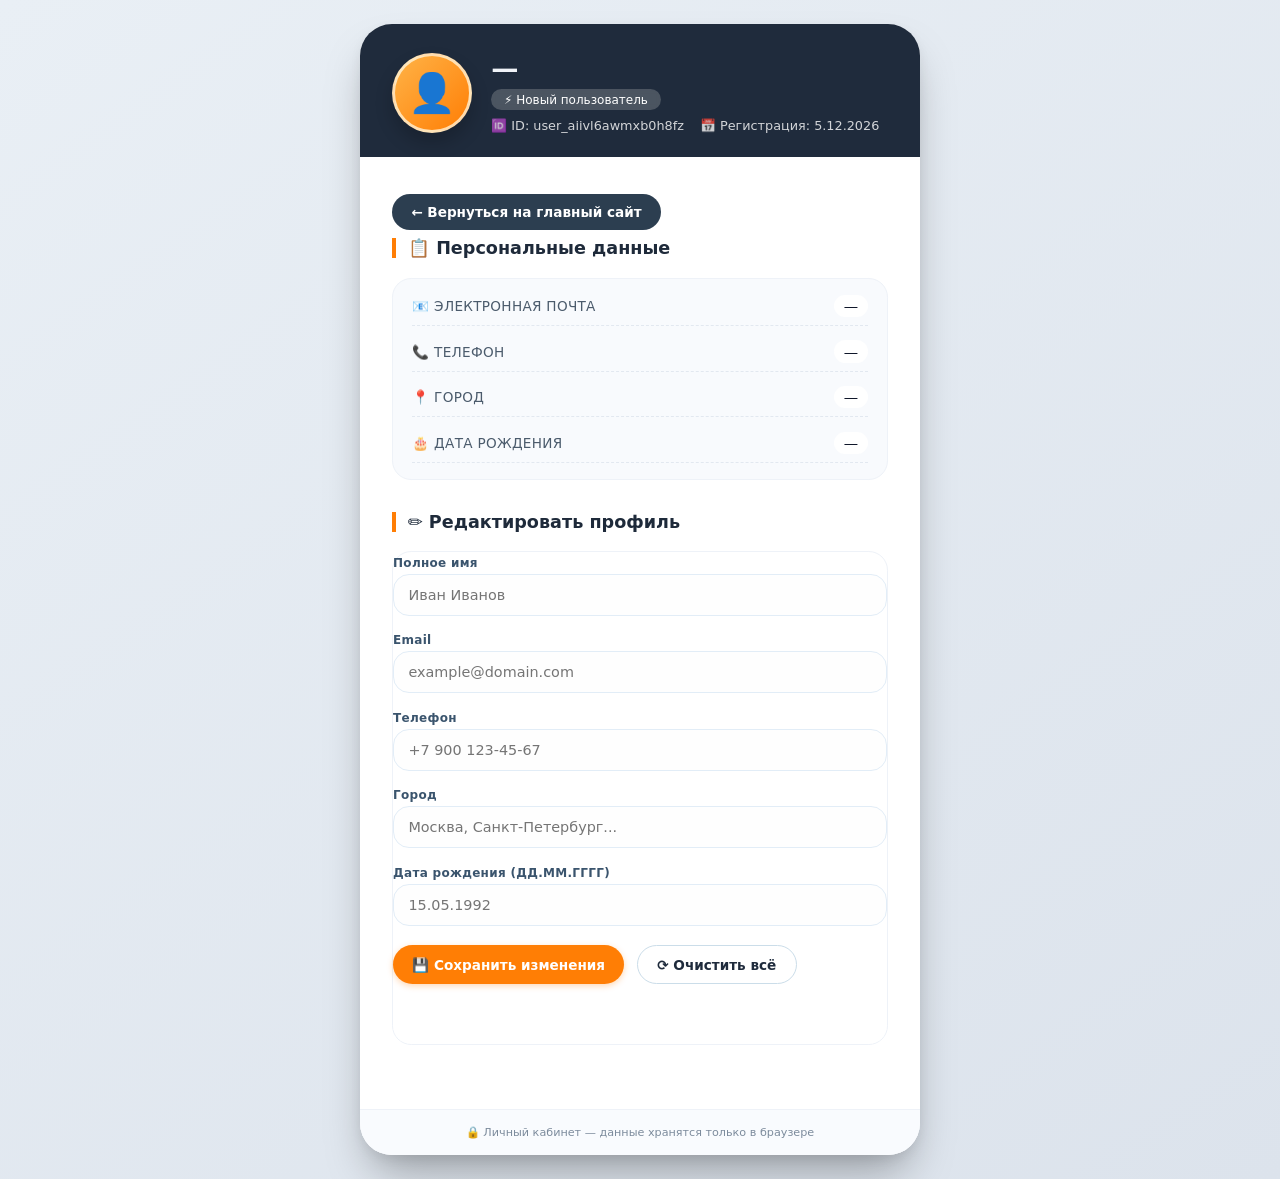
==== commit 96fb4c0d: "Игнорируем .idea" ====
--- a/cab.html
+++ b/cab.html
@@ -4,323 +4,59 @@
   <meta charset="UTF-8">
   <meta name="viewport" content="width=device-width, initial-scale=1.0, user-scalable=yes">
   <title>Личный кабинет | Мой профиль</title>
-  <style>
-    * {
-      margin: 0;
-      padding: 0;
-      box-sizing: border-box;
-      font-family: system-ui, -apple-system, 'Segoe UI', 'Roboto', 'Helvetica Neue', sans-serif;
-    }
-
-    body {
-      background: linear-gradient(145deg, #e9eff5 0%, #dce3ec 100%);
-      min-height: 100vh;
-      display: flex;
-      justify-content: center;
-      align-items: center;
-      padding: 1.5rem;
-    }
-
-    /* главная карточка кабинета */
-    .dashboard {
-      max-width: 560px;
-      width: 100%;
-      background: rgba(255, 255, 255, 0.96);
-      backdrop-filter: blur(0px);
-      border-radius: 2rem;
-      box-shadow: 0 25px 45px -12px rgba(0, 0, 0, 0.35), 0 4px 12px rgba(0, 0, 0, 0.05);
-      overflow: hidden;
-      transition: all 0.2s ease;
-    }
-
-    /* шапка профиля */
-    .profile-header {
-      background: #1f2b3c;
-      padding: 1.8rem 2rem 1.5rem 2rem;
-      color: white;
-      display: flex;
-      align-items: center;
-      gap: 1.2rem;
-      flex-wrap: wrap;
-    }
-
-    .avatar {
-      background: linear-gradient(135deg, #ffb347, #ff7e05);
-      width: 80px;
-      height: 80px;
-      border-radius: 50%;
-      display: flex;
-      align-items: center;
-      justify-content: center;
-      font-size: 2.4rem;
-      font-weight: 600;
-      box-shadow: 0 10px 18px rgba(0, 0, 0, 0.2);
-      border: 3px solid rgba(255,255,240,0.7);
-    }
-
-    .user-info {
-      flex: 1;
-    }
-
-    .user-info h2 {
-      font-size: 1.7rem;
-      font-weight: 600;
-      letter-spacing: -0.2px;
-      margin-bottom: 0.3rem;
-      word-break: break-word;
-    }
-
-    .user-info .user-role {
-      background: rgba(255,255,245,0.2);
-      display: inline-block;
-      padding: 0.2rem 0.8rem;
-      border-radius: 40px;
-      font-size: 0.75rem;
-      font-weight: 500;
-      backdrop-filter: blur(2px);
-    }
-
-    .user-meta {
-      margin-top: 0.5rem;
-      font-size: 0.8rem;
-      opacity: 0.8;
-      display: flex;
-      gap: 1rem;
-      flex-wrap: wrap;
-    }
-
-    /* тело кабинета */
-    .profile-body {
-      padding: 1.8rem 2rem 2rem 2rem;
-      background: #ffffff;
-    }
-
-    .info-section {
-      margin-bottom: 2rem;
-    }
-
-    .section-title {
-      font-size: 1.1rem;
-      font-weight: 600;
-      color: #1e2a3a;
-      border-left: 4px solid #ff7e05;
-      padding-left: 0.75rem;
-      margin-bottom: 1.2rem;
-    }
-
-    .detail-card {
-      background: #f8fafd;
-      border-radius: 1.2rem;
-      padding: 1rem 1.2rem;
-      display: flex;
-      flex-direction: column;
-      gap: 0.9rem;
-      border: 1px solid #eef2f8;
-    }
-
-    .detail-row {
-      display: flex;
-      align-items: baseline;
-      flex-wrap: wrap;
-      justify-content: space-between;
-      gap: 0.5rem;
-      border-bottom: 1px dashed #e2e8f0;
-      padding-bottom: 0.5rem;
-    }
-
-    .detail-label {
-      font-weight: 500;
-      color: #4b5b6c;
-      font-size: 0.85rem;
-      text-transform: uppercase;
-      letter-spacing: 0.3px;
-    }
-
-    .detail-value {
-      font-weight: 500;
-      color: #0f172a;
-      background: white;
-      padding: 0.2rem 0.6rem;
-      border-radius: 40px;
-      font-size: 0.9rem;
-      word-break: break-all;
-      text-align: right;
-    }
-
-    /* форма редактирования */
-    .edit-form {
-      background: #ffffff;
-      border-radius: 1.2rem;
-      border: 1px solid #eef2f8;
-      padding: 0.2rem 0 0.6rem 0;
-    }
-
-    .form-group {
-      margin-bottom: 1.1rem;
-    }
-
-    .form-group label {
-      display: block;
-      font-size: 0.75rem;
-      font-weight: 600;
-      color: #3a546d;
-      margin-bottom: 0.25rem;
-      letter-spacing: 0.3px;
-    }
-
-    .form-group input {
-      width: 100%;
-      padding: 0.75rem 0.9rem;
-      border-radius: 1rem;
-      border: 1.5px solid #e2edf7;
-      background: #fefefe;
-      font-size: 0.9rem;
-      transition: 0.2s;
-      outline: none;
-    }
-
-    .form-group input:focus {
-      border-color: #ff7e05;
-      box-shadow: 0 0 0 3px rgba(255, 126, 5, 0.2);
-    }
-
-    .button-group {
-      display: flex;
-      gap: 0.8rem;
-      margin-top: 1.2rem;
-      flex-wrap: wrap;
-    }
-
-    .btn {
-      border: none;
-      padding: 0.65rem 1.2rem;
-      border-radius: 2rem;
-      font-weight: 600;
-      font-size: 0.85rem;
-      cursor: pointer;
-      transition: 0.2s;
-      background: #f1f5f9;
-      color: #1f2b3c;
-    }
-
-    .btn-primary {
-      background: #ff7e05;
-      color: white;
-      box-shadow: 0 2px 6px rgba(255, 126, 5, 0.3);
-    }
-
-    .btn-primary:hover {
-      background: #e56c00;
-      transform: translateY(-1px);
-    }
-
-    .btn-outline {
-      background: transparent;
-      border: 1.5px solid #cbdde9;
-    }
-
-    .btn-outline:hover {
-      background: #f1f5f9;
-      border-color: #ff7e05;
-    }
-
-    /* статусное сообщение */
-    .toast-msg {
-      background: #2c3e2f;
-      color: #e6ffdb;
-      text-align: center;
-      padding: 0.6rem;
-      font-size: 0.8rem;
-      font-weight: 500;
-      border-radius: 60px;
-      margin-top: 1rem;
-      transition: 0.2s;
-      opacity: 0;
-      pointer-events: none;
-    }
-
-    .toast-msg.show {
-      opacity: 1;
-    }
-
-    /* адаптивность */
-    @media (max-width: 480px) {
-      .profile-header {
-        flex-direction: column;
-        text-align: center;
-        padding: 1.5rem;
-      }
-      .user-info h2 {
-        font-size: 1.4rem;
-      }
-      .profile-body {
-        padding: 1.5rem;
-      }
-      .detail-row {
-        flex-direction: column;
-        align-items: flex-start;
-        gap: 0.2rem;
-      }
-      .detail-value {
-        text-align: left;
-      }
-    }
-
-    footer {
-      font-size: 0.7rem;
-      text-align: center;
-      padding: 1rem;
-      background: #f9fbfe;
-      color: #7c8b9c;
-      border-top: 1px solid #eef2f8;
-    }
-  </style>
+    <link rel="stylesheet" href="https://cdnjs.cloudflare.com/ajax/libs/font-awesome/6.0.0-beta3/css/all.min.css">
+    <link rel="stylesheet" href="static/cab.css">
 </head>
 <body>
 <div class="dashboard" id="personalCabinet">
   <div class="profile-header">
     <div class="avatar" id="avatarDisplay">👤</div>
     <div class="user-info">
-      <h2 id="displayName"></h2>
-      <div class="user-role">⭐ Постоянный клиент</div>
+      <h2 id="displayName">—</h2>
+      <div class="user-role">⚡ Новый пользователь</div>
       <div class="user-meta">
-        <span>🆔 ID: <span id="displayId">user_1823</span></span>
-        <span>📅 Регистрация: 2026</span>
+        <span>🆔 ID: <span id="displayId">—</span></span>
+        <span>📅 Регистрация: <span id="regDate">—</span></span>
       </div>
     </div>
   </div>
 
   <div class="profile-body">
-    <!-- блок детальной информации (статичный просмотр) -->
+    <!-- Кнопка возврата на главный сайт -->
+    <div class="back-section">
+      <button class="btn-back" onclick="window.location.href='index2.html'" id="backToSiteBtn">
+        ← Вернуться на главный сайт
+      </button>
+    </div>
+
     <div class="info-section">
       <div class="section-title">📋 Персональные данные</div>
       <div class="detail-card" id="infoCard">
         <div class="detail-row">
           <span class="detail-label">📧 Электронная почта</span>
-          <span class="detail-value" id="infoEmail">alexey.smirnov@example.com</span>
+          <span class="detail-value" id="infoEmail">—</span>
         </div>
         <div class="detail-row">
           <span class="detail-label">📞 Телефон</span>
-          <span class="detail-value" id="infoPhone">+7 912 345-67-89</span>
+          <span class="detail-value" id="infoPhone">—</span>
         </div>
         <div class="detail-row">
           <span class="detail-label">📍 Город</span>
-          <span class="detail-value" id="infoCity">Санкт-Петербург</span>
+          <span class="detail-value" id="infoCity">—</span>
         </div>
         <div class="detail-row">
           <span class="detail-label">🎂 Дата рождения</span>
-          <span class="detail-value" id="infoBirth">15.05.1992</span>
+          <span class="detail-value" id="infoBirth">—</span>
         </div>
       </div>
     </div>
 
-    <!-- форма редактирования профиля -->
     <div class="info-section">
       <div class="section-title">✏️ Редактировать профиль</div>
       <div class="edit-form">
         <div class="form-group">
           <label>Полное имя</label>
-          <input type="text" id="editName" placeholder="Имя и фамилия" autocomplete="off">
+          <input type="text" id="editName" placeholder="Иван Иванов" autocomplete="off">
         </div>
         <div class="form-group">
           <label>Email</label>
@@ -328,19 +64,19 @@
         </div>
         <div class="form-group">
           <label>Телефон</label>
-          <input type="tel" id="editPhone" placeholder="+7 ___ ___ __ __" autocomplete="off">
+          <input type="tel" id="editPhone" placeholder="+7 900 123-45-67" autocomplete="off">
         </div>
         <div class="form-group">
           <label>Город</label>
-          <input type="text" id="editCity" placeholder="Ваш город" autocomplete="off">
+          <input type="text" id="editCity" placeholder="Москва, Санкт-Петербург..." autocomplete="off">
         </div>
         <div class="form-group">
           <label>Дата рождения (ДД.ММ.ГГГГ)</label>
-          <input type="text" id="editBirth" placeholder="например: 15.05.1992" autocomplete="off">
+          <input type="text" id="editBirth" placeholder="15.05.1992" autocomplete="off">
         </div>
         <div class="button-group">
           <button class="btn btn-primary" id="saveBtn">💾 Сохранить изменения</button>
-          <button class="btn btn-outline" id="resetBtn">⟳ Сбросить</button>
+          <button class="btn btn-outline" id="resetBtn">⟳ Очистить всё</button>
         </div>
         <div id="messageToast" class="toast-msg">✅ Данные обновлены</div>
       </div>
@@ -352,22 +88,29 @@
 </div>
 
 <script>
-  // ---------- МОДЕЛЬ ДАННЫХ ПО УМОЛЧАНИЮ ----------
-  const defaultUser = {
-    name: "Алексей Смирнов",
-    email: "alexey.smirnov@example.com",
-    phone: "+7 912 345-67-89",
-    city: "Санкт-Петербург",
-    birth: "15.05.1992",
-    userId: "user_1823"
+  // ---------- ПОЛНОСТЬЮ ПУСТЫЕ ДАННЫЕ ПО УМОЛЧАНИЮ ----------
+  // Никаких типовых имен, телефонов и адресов — только пустые строки.
+  const emptyUser = {
+    name: "",
+    email: "",
+    phone: "",
+    city: "",
+    birth: "",
+    userId: ""
   };
 
-  // Загрузка из localStorage или дефолт
-  let currentUser = { ...defaultUser };
+  // Генерация короткого случайного ID при первом запуске (чтобы был уникальный идентификатор)
+  function generateUserId() {
+    return 'user_' + Math.random().toString(36).substring(2, 10) + Date.now().toString(36);
+  }
+
+  // Загрузка из localStorage или пустой объект
+  let currentUser = { ...emptyUser };
 
   // DOM элементы
   const displayNameEl = document.getElementById('displayName');
   const displayIdEl = document.getElementById('displayId');
+  const regDateSpan = document.getElementById('regDate');
   const infoEmailEl = document.getElementById('infoEmail');
   const infoPhoneEl = document.getElementById('infoPhone');
   const infoCityEl = document.getElementById('infoCity');
@@ -383,54 +126,75 @@
 
   const saveBtn = document.getElementById('saveBtn');
   const resetBtn = document.getElementById('resetBtn');
+  const backToSiteBtn = document.getElementById('backToSiteBtn');
   const toastMsg = document.getElementById('messageToast');
 
   // ---- вспомогательные функции ----
   function getInitialsFromName(name) {
-    if (!name) return "👤";
+    if (!name || name.trim() === "") return "👤";
     const parts = name.trim().split(/\s+/);
     if (parts.length === 1) return parts[0].charAt(0).toUpperCase();
     return (parts[0].charAt(0) + parts[parts.length-1].charAt(0)).toUpperCase();
   }
 
-  // обновить аватар на основе имени (первая буква или инициалы)
   function updateAvatarFromName(name) {
+    if (!name || name.trim() === "") {
+      avatarDisplay.innerHTML = "👤";
+      return;
+    }
     const initials = getInitialsFromName(name);
-    // если длинный текст, ограничим двумя символами
     let avatarText = initials.length > 2 ? initials.slice(0,2) : initials;
     avatarDisplay.innerHTML = avatarText || "👤";
-    // если совсем пусто, иконка эмодзи
-    if (!avatarText || avatarText === "") avatarDisplay.innerHTML = "🧑";
-  }
-
-  // отобразить все данные из currentUser в UI (информационная карточка и заголовок)
+  }
+
+  // Форматирование "—" для пустых полей
+  function formatEmpty(value) {
+    if (!value || value.trim() === "") return "—";
+    return value;
+  }
+
   function renderProfile() {
-    // заголовок и мета
-    displayNameEl.innerText = currentUser.name;
+    // Отображаем имя или прочерк
+    displayNameEl.innerText = currentUser.name && currentUser.name.trim() !== "" ? currentUser.name : "—";
+
+    // ID пользователя: если нет — генерируем и сохраняем
+    if (!currentUser.userId || currentUser.userId === "") {
+      currentUser.userId = generateUserId();
+      try {
+        localStorage.setItem('personalCabinetUser', JSON.stringify(currentUser));
+      } catch(e) {}
+    }
     displayIdEl.innerText = currentUser.userId;
-    infoEmailEl.innerText = currentUser.email;
-    infoPhoneEl.innerText = currentUser.phone;
-    infoCityEl.innerText = currentUser.city;
-    infoBirthEl.innerText = currentUser.birth;
-
-    // аватар по имени
+
+    // Регистрация: показываем дату первого создания профиля (храним в localStorage отдельно)
+    let registrationDate = localStorage.getItem('userRegDate');
+    if (!registrationDate) {
+      const now = new Date();
+      registrationDate = `${now.getDate()}.${now.getMonth()+1}.${now.getFullYear()}`;
+      localStorage.setItem('userRegDate', registrationDate);
+    }
+    regDateSpan.innerText = registrationDate;
+
+    infoEmailEl.innerText = formatEmpty(currentUser.email);
+    infoPhoneEl.innerText = formatEmpty(currentUser.phone);
+    infoCityEl.innerText = formatEmpty(currentUser.city);
+    infoBirthEl.innerText = formatEmpty(currentUser.birth);
+
     updateAvatarFromName(currentUser.name);
   }
 
-  // заполнить форму текущими значениями
   function fillForm() {
-    editName.value = currentUser.name;
-    editEmail.value = currentUser.email;
-    editPhone.value = currentUser.phone;
-    editCity.value = currentUser.city;
-    editBirth.value = currentUser.birth;
-  }
-
-  // показать уведомление (всплывашка)
+    editName.value = currentUser.name || "";
+    editEmail.value = currentUser.email || "";
+    editPhone.value = currentUser.phone || "";
+    editCity.value = currentUser.city || "";
+    editBirth.value = currentUser.birth || "";
+  }
+
   let toastTimeout;
   function showMessage(text, isError = false) {
     if (toastTimeout) clearTimeout(toastTimeout);
-    toastMsg.innerText = text || (isError ? "⚠️ Ошибка" : "✅ Данные обновлены");
+    toastMsg.innerText = text || (isError ? "⚠️ Ошибка" : "✅ Данные сохранены");
     toastMsg.style.background = isError ? "#9b2c2c" : "#2c5f2d";
     toastMsg.classList.add('show');
     toastTimeout = setTimeout(() => {
@@ -438,137 +202,207 @@
     }, 2300);
   }
 
-  // валидация данных (не строгая, но проверка email и заполненность)
   function validateUserData(user) {
     if (!user.name || user.name.trim().length < 2) {
       showMessage("Имя должно содержать минимум 2 символа", true);
       return false;
     }
-    const emailRegex = /^[^\s@]+@([^\s@]+\.)+[^\s@]+$/;
-    if (!emailRegex.test(user.email)) {
-      showMessage("Введите корректный email (пример: name@domain.ru)", true);
+    if (user.email && user.email.trim() !== "") {
+      const emailRegex = /^[^\s@]+@([^\s@]+\.)+[^\s@]+$/;
+      if (!emailRegex.test(user.email)) {
+        showMessage("Введите корректный email (пример: name@domain.ru)", true);
+        return false;
+      }
+    } else {
+      showMessage("Укажите email", true);
       return false;
     }
     if (!user.phone || user.phone.trim().length < 5) {
-      showMessage("Телефон слишком короткий", true);
+      showMessage("Телефон слишком короткий (минимум 5 символов)", true);
       return false;
     }
     if (!user.city || user.city.trim().length < 2) {
       showMessage("Укажите город", true);
       return false;
     }
-    // простая проверка даты ДД.ММ.ГГГГ
-    const datePattern = /^(\d{2})\.(\d{2})\.(\d{4})$/;
-    if (!datePattern.test(user.birth)) {
-      showMessage("Дата рождения должна быть в формате ДД.ММ.ГГГГ (например, 15.05.1992)", true);
+    if (user.birth && user.birth.trim() !== "") {
+      const datePattern = /^(\d{2})\.(\d{2})\.(\d{4})$/;
+      if (!datePattern.test(user.birth)) {
+        showMessage("Дата рождения должна быть в формате ДД.ММ.ГГГГ (например, 15.05.1992)", true);
+        return false;
+      }
+      const day = parseInt(RegExp.$1, 10);
+      const month = parseInt(RegExp.$2, 10);
+      const year = parseInt(RegExp.$3, 10);
+      if (month < 1 || month > 12 || day < 1 || day > 31 || year < 1900 || year > new Date().getFullYear()) {
+        showMessage("Некорректная дата (проверьте день, месяц, год)", true);
+        return false;
+      }
+    } else {
+      showMessage("Укажите дату рождения в формате ДД.ММ.ГГГГ", true);
       return false;
     }
-    const day = parseInt(RegExp.$1, 10);
-    const month = parseInt(RegExp.$2, 10);
-    const year = parseInt(RegExp.$3, 10);
-    if (month < 1 || month > 12 || day < 1 || day > 31 || year < 1900 || year > new Date().getFullYear()) {
-      showMessage("Некорректная дата (проверьте день, месяц, год)", true);
-      return false;
-    }
     return true;
   }
 
-  // сохранить данные из формы в currentUser + localStorage + обновить UI
   function saveProfile() {
-    // собираем данные
     const newUserData = {
       name: editName.value.trim(),
       email: editEmail.value.trim(),
       phone: editPhone.value.trim(),
       city: editCity.value.trim(),
       birth: editBirth.value.trim(),
-      userId: currentUser.userId   // ID не редактируется
+      userId: currentUser.userId && currentUser.userId !== "" ? currentUser.userId : generateUserId()
     };
 
     if (!validateUserData(newUserData)) {
-      return;   // сообщение уже показано
-    }
-
-    // обновляем глобальный объект
-    currentUser = { ...newUserData, userId: currentUser.userId };
-
-    // сохраняем в localStorage
+      return;
+    }
+
+    currentUser = { ...newUserData };
     try {
       localStorage.setItem('personalCabinetUser', JSON.stringify(currentUser));
     } catch(e) { console.warn(e); }
 
-    // отрисовка
     renderProfile();
-    fillForm();   // синхронизируем форму (на случай, если что-то изменили валидацией)
-    showMessage("✅ Личные данные успешно обновлены!");
-  }
-
-  // сброс к стандартному состоянию (default) и очистка localStorage
-  function resetToDefault() {
-    currentUser = { ...defaultUser };
+    fillForm();
+    showMessage("✅ Личные данные успешно сохранены!");
+  }
+
+  // Полный сброс: очищаем все поля и удаляем данные из localStorage (кроме даты регистрации)
+  function resetToEmpty() {
+    currentUser = {
+      name: "",
+      email: "",
+      phone: "",
+      city: "",
+      birth: "",
+      userId: generateUserId()   // создаём новый свежий ID
+    };
     try {
       localStorage.setItem('personalCabinetUser', JSON.stringify(currentUser));
     } catch(e) {}
     renderProfile();
     fillForm();
-    showMessage("🔄 Данные сброшены к исходным", false);
-  }
-
-  // загрузить пользователя из localStorage, если есть
+    showMessage("🧹 Все данные очищены, профиль как новый", false);
+  }
+
   function loadUserFromStorage() {
     const stored = localStorage.getItem('personalCabinetUser');
     if (stored) {
       try {
         const parsed = JSON.parse(stored);
-        // проверяем целостность (чтобы были поля)
-        if (parsed && typeof parsed === 'object' && parsed.name && parsed.email && parsed.userId) {
-          currentUser = { ...defaultUser, ...parsed };
+        if (parsed && typeof parsed === 'object') {
+          // загружаем только то, что есть, но без подмешивания типовых данных
+          currentUser = {
+            name: parsed.name || "",
+            email: parsed.email || "",
+            phone: parsed.phone || "",
+            city: parsed.city || "",
+            birth: parsed.birth || "",
+            userId: parsed.userId || ""
+          };
         } else {
-          currentUser = { ...defaultUser };
+          currentUser = { ...emptyUser };
         }
       } catch (err) {
-        currentUser = { ...defaultUser };
+        currentUser = { ...emptyUser };
       }
     } else {
-      currentUser = { ...defaultUser };
-      // записать дефолт в localStorage для единообразия
+      currentUser = { ...emptyUser };
+    }
+
+    // Если нет userId — генерируем
+    if (!currentUser.userId || currentUser.userId === "") {
+      currentUser.userId = generateUserId();
       localStorage.setItem('personalCabinetUser', JSON.stringify(currentUser));
     }
-    // маленькая гарантия: если userId потерялся, проставляем
-    if (!currentUser.userId) currentUser.userId = defaultUser.userId;
+
+    // проверка на дату регистрации (отдельно)
+    if (!localStorage.getItem('userRegDate')) {
+      const now = new Date();
+      const regDate = `${now.getDate()}.${now.getMonth()+1}.${now.getFullYear()}`;
+      localStorage.setItem('userRegDate', regDate);
+    }
+
     renderProfile();
     fillForm();
   }
 
-  // дополнительно обрабатываем изменения для живого превью имени в аватаре?
-  // (опционально, но можно обновлять аватар при вводе имени, но лучше по сохранению)
-  // сделаем "живой превью" в заголовке при изменении поля имени?  Можно добавить эстетики
+  // Живое превью аватара при вводе имени (только визуально)
   function bindLivePreview() {
     editName.addEventListener('input', function(e) {
       const newName = e.target.value.trim();
       if (newName && newName.length > 0) {
-        // для превью меняем аватар только в шапке, но не сохраняем данные
         const previewName = newName;
         const initPreview = getInitialsFromName(previewName);
         avatarDisplay.innerHTML = initPreview.length > 2 ? initPreview.slice(0,2) : initPreview;
       } else {
-        // если поле пустое, вернем на основе currentUser.name (при следующем вводе восстановим)
         updateAvatarFromName(currentUser.name);
       }
     });
     editName.addEventListener('blur', function() {
-      // при потере фокуса синхронизируем аватар с реальными данными (на всякий случай)
       if (currentUser) updateAvatarFromName(currentUser.name);
     });
   }
 
-  // инициализация обработчиков кнопок
+  // Функция для возврата на главный сайт
+  // Сохраняем все данные перед уходом (на всякий случай принудительно)
+  function saveBeforeExit() {
+    // Если в форме есть несохранённые изменения, но пользователь хочет выйти -
+    // сохраняем их автоматически, чтобы данные не потерялись
+    const currentFormData = {
+      name: editName.value.trim(),
+      email: editEmail.value.trim(),
+      phone: editPhone.value.trim(),
+      city: editCity.value.trim(),
+      birth: editBirth.value.trim(),
+      userId: currentUser.userId && currentUser.userId !== "" ? currentUser.userId : generateUserId()
+    };
+
+    // Проверяем, изменились ли данные
+    const hasChanges = (
+      currentFormData.name !== currentUser.name ||
+      currentFormData.email !== currentUser.email ||
+      currentFormData.phone !== currentUser.phone ||
+      currentFormData.city !== currentUser.city ||
+      currentFormData.birth !== currentUser.birth
+    );
+
+    if (hasChanges && currentFormData.name && currentFormData.email && currentFormData.phone && currentFormData.city && currentFormData.birth) {
+      // Если есть изменения и поля заполнены — сохраняем
+      if (validateUserData(currentFormData)) {
+        currentUser = { ...currentFormData };
+        localStorage.setItem('personalCabinetUser', JSON.stringify(currentUser));
+        console.log("Данные автоматически сохранены перед выходом");
+      }
+    } else if (hasChanges) {
+      // Если поля не полностью заполнены, но пользователь уходит — всё равно сохраняем то, что есть
+      // (не проходим валидацию, но сохраняем черновик)
+      currentUser = { ...currentFormData };
+      localStorage.setItem('personalCabinetUser', JSON.stringify(currentUser));
+      console.log("Черновик сохранён перед выходом");
+    }
+  }
+
+  function goBackToSite() {
+    // Сохраняем все текущие данные перед выходом
+    saveBeforeExit();
+
+    // URL сайта, с которого пришли (можно настроить под свои нужды)
+    // По умолчанию — предыдущая страница в истории браузера
+    // Если нужно конкретный сайт — раскомментируйте нужную строку
+
+    // Мой сайт:
+    window.location.href = "index2.html";
+}
+
   function initEventListeners() {
     saveBtn.addEventListener('click', saveProfile);
-    resetBtn.addEventListener('click', resetToDefault);
-  }
-
-  // быстрый переход по enter в полях (опция)
+    resetBtn.addEventListener('click', resetToEmpty);
+    backToSiteBtn.addEventListener('click', goBackToSite);
+  }
+
   function setupEnterSubmit() {
     const inputs = [editName, editEmail, editPhone, editCity, editBirth];
     inputs.forEach(input => {
@@ -581,12 +415,46 @@
     });
   }
 
-  // Запуск приложения
+  // Сохраняем данные перед закрытием страницы / перезагрузкой
+  function setupBeforeUnload() {
+    window.addEventListener('beforeunload', function() {
+      // Сохраняем текущие данные из формы даже без нажатия кнопки "Сохранить"
+      const currentFormData = {
+        name: editName.value.trim(),
+        email: editEmail.value.trim(),
+        phone: editPhone.value.trim(),
+        city: editCity.value.trim(),
+        birth: editBirth.value.trim(),
+        userId: currentUser.userId && currentUser.userId !== "" ? currentUser.userId : generateUserId()
+      };
+
+      // Сохраняем всегда, даже если не прошли валидацию (чтобы не потерять введённое)
+      if (currentFormData.name !== currentUser.name ||
+          currentFormData.email !== currentUser.email ||
+          currentFormData.phone !== currentUser.phone ||
+          currentFormData.city !== currentUser.city ||
+          currentFormData.birth !== currentUser.birth) {
+
+        // Сохраняем текущий пользовательский ввод в localStorage
+        const saveData = {
+          name: currentFormData.name,
+          email: currentFormData.email,
+          phone: currentFormData.phone,
+          city: currentFormData.city,
+          birth: currentFormData.birth,
+          userId: currentFormData.userId
+        };
+        localStorage.setItem('personalCabinetUser', JSON.stringify(saveData));
+      }
+    });
+  }
+
   function init() {
     loadUserFromStorage();
     initEventListeners();
     bindLivePreview();
     setupEnterSubmit();
+    setupBeforeUnload();  // Автосохранение при закрытии страницы
   }
 
   init();
--- a/static/cab.css
+++ b/static/cab.css
@@ -0,0 +1,302 @@
+* {
+      margin: 0;
+      padding: 0;
+      box-sizing: border-box;
+      font-family: system-ui, -apple-system, 'Segoe UI', 'Roboto', 'Helvetica Neue', sans-serif;
+    }
+
+    body {
+      background: linear-gradient(145deg, #e9eff5 0%, #dce3ec 100%);
+      min-height: 100vh;
+      display: flex;
+      justify-content: center;
+      align-items: center;
+      padding: 1.5rem;
+    }
+
+    .dashboard {
+      max-width: 560px;
+      width: 100%;
+      background: rgba(255, 255, 255, 0.96);
+      border-radius: 2rem;
+      box-shadow: 0 25px 45px -12px rgba(0, 0, 0, 0.35), 0 4px 12px rgba(0, 0, 0, 0.05);
+      overflow: hidden;
+      transition: all 0.2s ease;
+    }
+
+    .profile-header {
+      background: #1f2b3c;
+      padding: 1.8rem 2rem 1.5rem 2rem;
+      color: white;
+      display: flex;
+      align-items: center;
+      gap: 1.2rem;
+      flex-wrap: wrap;
+    }
+
+    .avatar {
+      background: linear-gradient(135deg, #ffb347, #ff7e05);
+      width: 80px;
+      height: 80px;
+      border-radius: 50%;
+      display: flex;
+      align-items: center;
+      justify-content: center;
+      font-size: 2.4rem;
+      font-weight: 600;
+      box-shadow: 0 10px 18px rgba(0, 0, 0, 0.2);
+      border: 3px solid rgba(255,255,240,0.7);
+    }
+
+    .user-info {
+      flex: 1;
+    }
+
+    .user-info h2 {
+      font-size: 1.7rem;
+      font-weight: 600;
+      letter-spacing: -0.2px;
+      margin-bottom: 0.3rem;
+      word-break: break-word;
+      color: #f0f3f8;
+    }
+
+    .user-info .user-role {
+      background: rgba(255,255,245,0.2);
+      display: inline-block;
+      padding: 0.2rem 0.8rem;
+      border-radius: 40px;
+      font-size: 0.75rem;
+      font-weight: 500;
+      backdrop-filter: blur(2px);
+    }
+
+    .user-meta {
+      margin-top: 0.5rem;
+      font-size: 0.8rem;
+      opacity: 0.8;
+      display: flex;
+      gap: 1rem;
+      flex-wrap: wrap;
+    }
+
+    .profile-body {
+      padding: 1.8rem 2rem 2rem 2rem;
+      background: #ffffff;
+    }
+
+    .info-section {
+      margin-bottom: 2rem;
+    }
+
+    .section-title {
+      font-size: 1.1rem;
+      font-weight: 600;
+      color: #1e2a3a;
+      border-left: 4px solid #ff7e05;
+      padding-left: 0.75rem;
+      margin-bottom: 1.2rem;
+    }
+
+    .detail-card {
+      background: #f8fafd;
+      border-radius: 1.2rem;
+      padding: 1rem 1.2rem;
+      display: flex;
+      flex-direction: column;
+      gap: 0.9rem;
+      border: 1px solid #eef2f8;
+    }
+
+    .detail-row {
+      display: flex;
+      align-items: baseline;
+      flex-wrap: wrap;
+      justify-content: space-between;
+      gap: 0.5rem;
+      border-bottom: 1px dashed #e2e8f0;
+      padding-bottom: 0.5rem;
+    }
+
+    .detail-label {
+      font-weight: 500;
+      color: #4b5b6c;
+      font-size: 0.85rem;
+      text-transform: uppercase;
+      letter-spacing: 0.3px;
+    }
+
+    .detail-value {
+      font-weight: 500;
+      color: #0f172a;
+      background: white;
+      padding: 0.2rem 0.6rem;
+      border-radius: 40px;
+      font-size: 0.9rem;
+      word-break: break-all;
+      text-align: right;
+    }
+
+    .empty-value {
+      opacity: 0.6;
+      font-style: italic;
+      font-weight: normal;
+    }
+
+    .edit-form {
+      background: #ffffff;
+      border-radius: 1.2rem;
+      border: 1px solid #eef2f8;
+      padding: 0.2rem 0 0.6rem 0;
+    }
+
+    .form-group {
+      margin-bottom: 1.1rem;
+    }
+
+    .form-group label {
+      display: block;
+      font-size: 0.75rem;
+      font-weight: 600;
+      color: #3a546d;
+      margin-bottom: 0.25rem;
+      letter-spacing: 0.3px;
+    }
+
+    .form-group input {
+      width: 100%;
+      padding: 0.75rem 0.9rem;
+      border-radius: 1rem;
+      border: 1.5px solid #e2edf7;
+      background: #fefefe;
+      font-size: 0.9rem;
+      transition: 0.2s;
+      outline: none;
+    }
+
+    .form-group input:focus {
+      border-color: #ff7e05;
+      box-shadow: 0 0 0 3px rgba(255, 126, 5, 0.2);
+    }
+
+    .button-group {
+      display: flex;
+      gap: 0.8rem;
+      margin-top: 1.2rem;
+      flex-wrap: wrap;
+    }
+
+    .btn {
+      border: none;
+      padding: 0.65rem 1.2rem;
+      border-radius: 2rem;
+      font-weight: 600;
+      font-size: 0.85rem;
+      cursor: pointer;
+      transition: 0.2s;
+      background: #f1f5f9;
+      color: #1f2b3c;
+    }
+
+    .btn-primary {
+      background: #ff7e05;
+      color: white;
+      box-shadow: 0 2px 6px rgba(255, 126, 5, 0.3);
+    }
+
+    .btn-primary:hover {
+      background: #e56c00;
+      transform: translateY(-1px);
+    }
+
+    .btn-outline {
+      background: transparent;
+      border: 1.5px solid #cbdde9;
+    }
+
+    .btn-outline:hover {
+      background: #f1f5f9;
+      border-color: #ff7e05;
+    }
+
+    .btn-back {
+      background: #2c3e50;
+      color: white;
+      border: none;
+      padding: 0.65rem 1.2rem;
+      border-radius: 2rem;
+      font-weight: 600;
+      font-size: 0.85rem;
+      cursor: pointer;
+      transition: 0.2s;
+      display: inline-flex;
+      align-items: center;
+      gap: 0.5rem;
+    }
+
+    .btn-back:hover {
+      background: #1a2a3a;
+      transform: translateY(-1px);
+    }
+
+    .toast-msg {
+      background: #2c3e2f;
+      color: #e6ffdb;
+      text-align: center;
+      padding: 0.6rem;
+      font-size: 0.8rem;
+      font-weight: 500;
+      border-radius: 60px;
+      margin-top: 1rem;
+      transition: 0.2s;
+      opacity: 0;
+      pointer-events: none;
+    }
+
+    .toast-msg.show {
+      opacity: 1;
+    }
+
+    .back-section {
+      margin-top: 0.5rem;
+      margin-bottom: 0.5rem;
+      display: flex;
+      justify-content: flex-start;
+    }
+
+    @media (max-width: 480px) {
+      .profile-header {
+        flex-direction: column;
+        text-align: center;
+        padding: 1.5rem;
+      }
+      .user-info h2 {
+        font-size: 1.4rem;
+      }
+      .profile-body {
+        padding: 1.5rem;
+      }
+      .detail-row {
+        flex-direction: column;
+        align-items: flex-start;
+        gap: 0.2rem;
+      }
+      .detail-value {
+        text-align: left;
+      }
+      .button-group {
+        flex-direction: column;
+      }
+      .btn-back {
+        justify-content: center;
+      }
+    }
+
+    footer {
+      font-size: 0.7rem;
+      text-align: center;
+      padding: 1rem;
+      background: #f9fbfe;
+      color: #7c8b9c;
+      border-top: 1px solid #eef2f8;
+    }
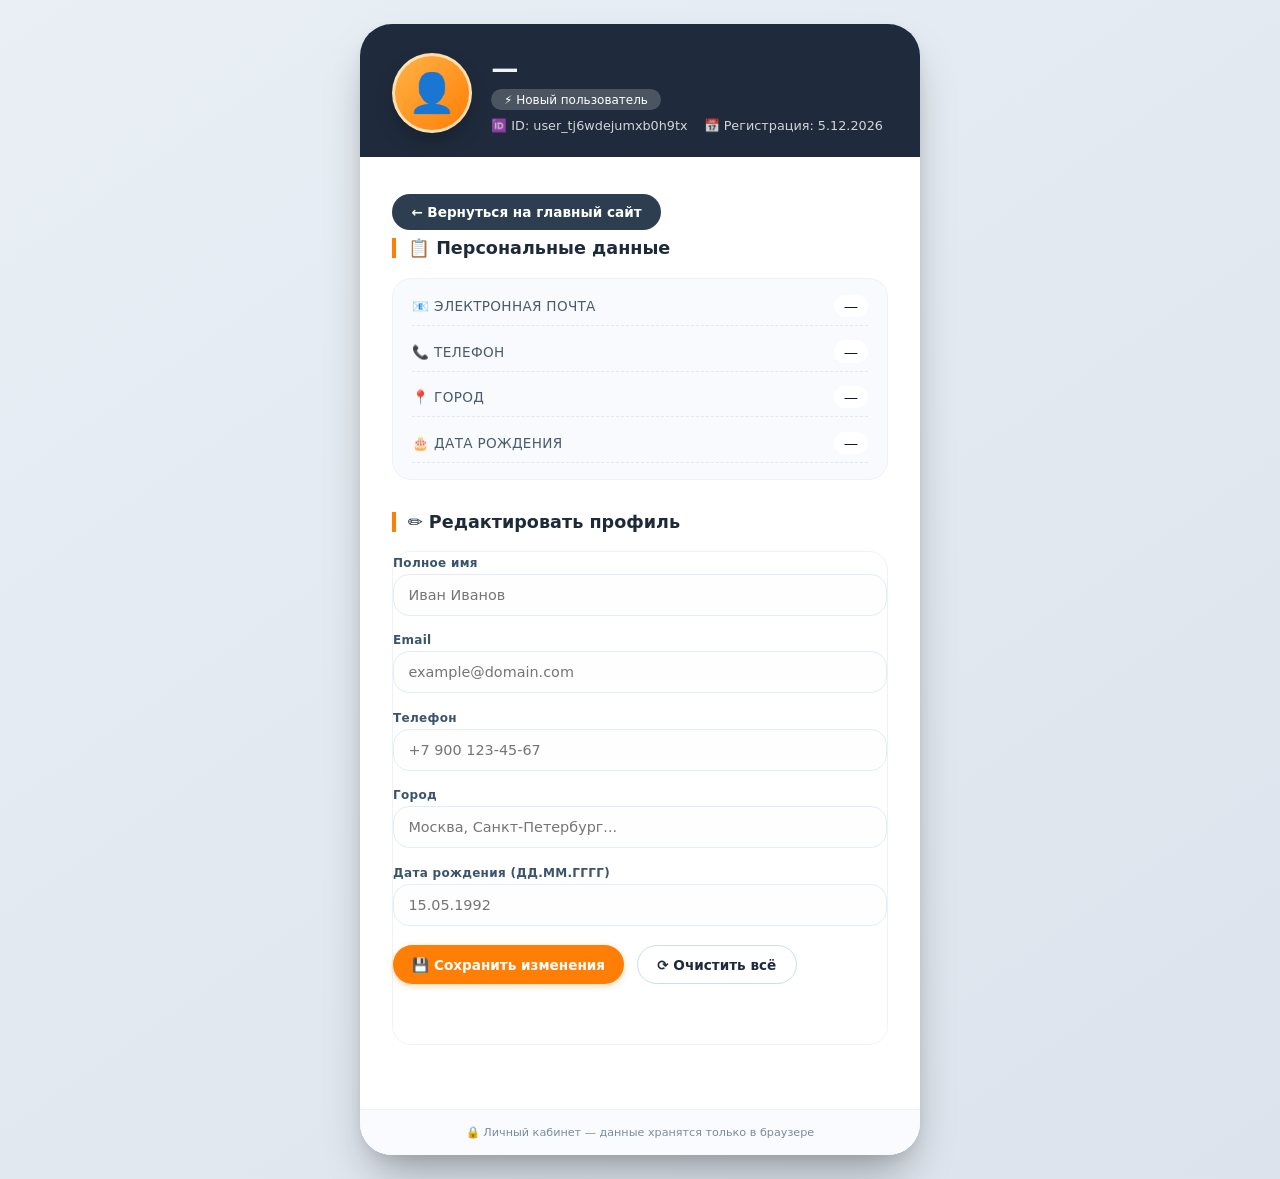
==== commit 65f9eac3: "main" ====
--- a/cab.html
+++ b/cab.html
@@ -86,378 +86,6 @@
     🔒 Личный кабинет — данные хранятся только в браузере
   </footer>
 </div>
-
-<script>
-  // ---------- ПОЛНОСТЬЮ ПУСТЫЕ ДАННЫЕ ПО УМОЛЧАНИЮ ----------
-  // Никаких типовых имен, телефонов и адресов — только пустые строки.
-  const emptyUser = {
-    name: "",
-    email: "",
-    phone: "",
-    city: "",
-    birth: "",
-    userId: ""
-  };
-
-  // Генерация короткого случайного ID при первом запуске (чтобы был уникальный идентификатор)
-  function generateUserId() {
-    return 'user_' + Math.random().toString(36).substring(2, 10) + Date.now().toString(36);
-  }
-
-  // Загрузка из localStorage или пустой объект
-  let currentUser = { ...emptyUser };
-
-  // DOM элементы
-  const displayNameEl = document.getElementById('displayName');
-  const displayIdEl = document.getElementById('displayId');
-  const regDateSpan = document.getElementById('regDate');
-  const infoEmailEl = document.getElementById('infoEmail');
-  const infoPhoneEl = document.getElementById('infoPhone');
-  const infoCityEl = document.getElementById('infoCity');
-  const infoBirthEl = document.getElementById('infoBirth');
-  const avatarDisplay = document.getElementById('avatarDisplay');
-
-  // поля формы
-  const editName = document.getElementById('editName');
-  const editEmail = document.getElementById('editEmail');
-  const editPhone = document.getElementById('editPhone');
-  const editCity = document.getElementById('editCity');
-  const editBirth = document.getElementById('editBirth');
-
-  const saveBtn = document.getElementById('saveBtn');
-  const resetBtn = document.getElementById('resetBtn');
-  const backToSiteBtn = document.getElementById('backToSiteBtn');
-  const toastMsg = document.getElementById('messageToast');
-
-  // ---- вспомогательные функции ----
-  function getInitialsFromName(name) {
-    if (!name || name.trim() === "") return "👤";
-    const parts = name.trim().split(/\s+/);
-    if (parts.length === 1) return parts[0].charAt(0).toUpperCase();
-    return (parts[0].charAt(0) + parts[parts.length-1].charAt(0)).toUpperCase();
-  }
-
-  function updateAvatarFromName(name) {
-    if (!name || name.trim() === "") {
-      avatarDisplay.innerHTML = "👤";
-      return;
-    }
-    const initials = getInitialsFromName(name);
-    let avatarText = initials.length > 2 ? initials.slice(0,2) : initials;
-    avatarDisplay.innerHTML = avatarText || "👤";
-  }
-
-  // Форматирование "—" для пустых полей
-  function formatEmpty(value) {
-    if (!value || value.trim() === "") return "—";
-    return value;
-  }
-
-  function renderProfile() {
-    // Отображаем имя или прочерк
-    displayNameEl.innerText = currentUser.name && currentUser.name.trim() !== "" ? currentUser.name : "—";
-
-    // ID пользователя: если нет — генерируем и сохраняем
-    if (!currentUser.userId || currentUser.userId === "") {
-      currentUser.userId = generateUserId();
-      try {
-        localStorage.setItem('personalCabinetUser', JSON.stringify(currentUser));
-      } catch(e) {}
-    }
-    displayIdEl.innerText = currentUser.userId;
-
-    // Регистрация: показываем дату первого создания профиля (храним в localStorage отдельно)
-    let registrationDate = localStorage.getItem('userRegDate');
-    if (!registrationDate) {
-      const now = new Date();
-      registrationDate = `${now.getDate()}.${now.getMonth()+1}.${now.getFullYear()}`;
-      localStorage.setItem('userRegDate', registrationDate);
-    }
-    regDateSpan.innerText = registrationDate;
-
-    infoEmailEl.innerText = formatEmpty(currentUser.email);
-    infoPhoneEl.innerText = formatEmpty(currentUser.phone);
-    infoCityEl.innerText = formatEmpty(currentUser.city);
-    infoBirthEl.innerText = formatEmpty(currentUser.birth);
-
-    updateAvatarFromName(currentUser.name);
-  }
-
-  function fillForm() {
-    editName.value = currentUser.name || "";
-    editEmail.value = currentUser.email || "";
-    editPhone.value = currentUser.phone || "";
-    editCity.value = currentUser.city || "";
-    editBirth.value = currentUser.birth || "";
-  }
-
-  let toastTimeout;
-  function showMessage(text, isError = false) {
-    if (toastTimeout) clearTimeout(toastTimeout);
-    toastMsg.innerText = text || (isError ? "⚠️ Ошибка" : "✅ Данные сохранены");
-    toastMsg.style.background = isError ? "#9b2c2c" : "#2c5f2d";
-    toastMsg.classList.add('show');
-    toastTimeout = setTimeout(() => {
-      toastMsg.classList.remove('show');
-    }, 2300);
-  }
-
-  function validateUserData(user) {
-    if (!user.name || user.name.trim().length < 2) {
-      showMessage("Имя должно содержать минимум 2 символа", true);
-      return false;
-    }
-    if (user.email && user.email.trim() !== "") {
-      const emailRegex = /^[^\s@]+@([^\s@]+\.)+[^\s@]+$/;
-      if (!emailRegex.test(user.email)) {
-        showMessage("Введите корректный email (пример: name@domain.ru)", true);
-        return false;
-      }
-    } else {
-      showMessage("Укажите email", true);
-      return false;
-    }
-    if (!user.phone || user.phone.trim().length < 5) {
-      showMessage("Телефон слишком короткий (минимум 5 символов)", true);
-      return false;
-    }
-    if (!user.city || user.city.trim().length < 2) {
-      showMessage("Укажите город", true);
-      return false;
-    }
-    if (user.birth && user.birth.trim() !== "") {
-      const datePattern = /^(\d{2})\.(\d{2})\.(\d{4})$/;
-      if (!datePattern.test(user.birth)) {
-        showMessage("Дата рождения должна быть в формате ДД.ММ.ГГГГ (например, 15.05.1992)", true);
-        return false;
-      }
-      const day = parseInt(RegExp.$1, 10);
-      const month = parseInt(RegExp.$2, 10);
-      const year = parseInt(RegExp.$3, 10);
-      if (month < 1 || month > 12 || day < 1 || day > 31 || year < 1900 || year > new Date().getFullYear()) {
-        showMessage("Некорректная дата (проверьте день, месяц, год)", true);
-        return false;
-      }
-    } else {
-      showMessage("Укажите дату рождения в формате ДД.ММ.ГГГГ", true);
-      return false;
-    }
-    return true;
-  }
-
-  function saveProfile() {
-    const newUserData = {
-      name: editName.value.trim(),
-      email: editEmail.value.trim(),
-      phone: editPhone.value.trim(),
-      city: editCity.value.trim(),
-      birth: editBirth.value.trim(),
-      userId: currentUser.userId && currentUser.userId !== "" ? currentUser.userId : generateUserId()
-    };
-
-    if (!validateUserData(newUserData)) {
-      return;
-    }
-
-    currentUser = { ...newUserData };
-    try {
-      localStorage.setItem('personalCabinetUser', JSON.stringify(currentUser));
-    } catch(e) { console.warn(e); }
-
-    renderProfile();
-    fillForm();
-    showMessage("✅ Личные данные успешно сохранены!");
-  }
-
-  // Полный сброс: очищаем все поля и удаляем данные из localStorage (кроме даты регистрации)
-  function resetToEmpty() {
-    currentUser = {
-      name: "",
-      email: "",
-      phone: "",
-      city: "",
-      birth: "",
-      userId: generateUserId()   // создаём новый свежий ID
-    };
-    try {
-      localStorage.setItem('personalCabinetUser', JSON.stringify(currentUser));
-    } catch(e) {}
-    renderProfile();
-    fillForm();
-    showMessage("🧹 Все данные очищены, профиль как новый", false);
-  }
-
-  function loadUserFromStorage() {
-    const stored = localStorage.getItem('personalCabinetUser');
-    if (stored) {
-      try {
-        const parsed = JSON.parse(stored);
-        if (parsed && typeof parsed === 'object') {
-          // загружаем только то, что есть, но без подмешивания типовых данных
-          currentUser = {
-            name: parsed.name || "",
-            email: parsed.email || "",
-            phone: parsed.phone || "",
-            city: parsed.city || "",
-            birth: parsed.birth || "",
-            userId: parsed.userId || ""
-          };
-        } else {
-          currentUser = { ...emptyUser };
-        }
-      } catch (err) {
-        currentUser = { ...emptyUser };
-      }
-    } else {
-      currentUser = { ...emptyUser };
-    }
-
-    // Если нет userId — генерируем
-    if (!currentUser.userId || currentUser.userId === "") {
-      currentUser.userId = generateUserId();
-      localStorage.setItem('personalCabinetUser', JSON.stringify(currentUser));
-    }
-
-    // проверка на дату регистрации (отдельно)
-    if (!localStorage.getItem('userRegDate')) {
-      const now = new Date();
-      const regDate = `${now.getDate()}.${now.getMonth()+1}.${now.getFullYear()}`;
-      localStorage.setItem('userRegDate', regDate);
-    }
-
-    renderProfile();
-    fillForm();
-  }
-
-  // Живое превью аватара при вводе имени (только визуально)
-  function bindLivePreview() {
-    editName.addEventListener('input', function(e) {
-      const newName = e.target.value.trim();
-      if (newName && newName.length > 0) {
-        const previewName = newName;
-        const initPreview = getInitialsFromName(previewName);
-        avatarDisplay.innerHTML = initPreview.length > 2 ? initPreview.slice(0,2) : initPreview;
-      } else {
-        updateAvatarFromName(currentUser.name);
-      }
-    });
-    editName.addEventListener('blur', function() {
-      if (currentUser) updateAvatarFromName(currentUser.name);
-    });
-  }
-
-  // Функция для возврата на главный сайт
-  // Сохраняем все данные перед уходом (на всякий случай принудительно)
-  function saveBeforeExit() {
-    // Если в форме есть несохранённые изменения, но пользователь хочет выйти -
-    // сохраняем их автоматически, чтобы данные не потерялись
-    const currentFormData = {
-      name: editName.value.trim(),
-      email: editEmail.value.trim(),
-      phone: editPhone.value.trim(),
-      city: editCity.value.trim(),
-      birth: editBirth.value.trim(),
-      userId: currentUser.userId && currentUser.userId !== "" ? currentUser.userId : generateUserId()
-    };
-
-    // Проверяем, изменились ли данные
-    const hasChanges = (
-      currentFormData.name !== currentUser.name ||
-      currentFormData.email !== currentUser.email ||
-      currentFormData.phone !== currentUser.phone ||
-      currentFormData.city !== currentUser.city ||
-      currentFormData.birth !== currentUser.birth
-    );
-
-    if (hasChanges && currentFormData.name && currentFormData.email && currentFormData.phone && currentFormData.city && currentFormData.birth) {
-      // Если есть изменения и поля заполнены — сохраняем
-      if (validateUserData(currentFormData)) {
-        currentUser = { ...currentFormData };
-        localStorage.setItem('personalCabinetUser', JSON.stringify(currentUser));
-        console.log("Данные автоматически сохранены перед выходом");
-      }
-    } else if (hasChanges) {
-      // Если поля не полностью заполнены, но пользователь уходит — всё равно сохраняем то, что есть
-      // (не проходим валидацию, но сохраняем черновик)
-      currentUser = { ...currentFormData };
-      localStorage.setItem('personalCabinetUser', JSON.stringify(currentUser));
-      console.log("Черновик сохранён перед выходом");
-    }
-  }
-
-  function goBackToSite() {
-    // Сохраняем все текущие данные перед выходом
-    saveBeforeExit();
-
-    // URL сайта, с которого пришли (можно настроить под свои нужды)
-    // По умолчанию — предыдущая страница в истории браузера
-    // Если нужно конкретный сайт — раскомментируйте нужную строку
-
-    // Мой сайт:
-    window.location.href = "index2.html";
-}
-
-  function initEventListeners() {
-    saveBtn.addEventListener('click', saveProfile);
-    resetBtn.addEventListener('click', resetToEmpty);
-    backToSiteBtn.addEventListener('click', goBackToSite);
-  }
-
-  function setupEnterSubmit() {
-    const inputs = [editName, editEmail, editPhone, editCity, editBirth];
-    inputs.forEach(input => {
-      input.addEventListener('keypress', (e) => {
-        if (e.key === 'Enter') {
-          e.preventDefault();
-          saveProfile();
-        }
-      });
-    });
-  }
-
-  // Сохраняем данные перед закрытием страницы / перезагрузкой
-  function setupBeforeUnload() {
-    window.addEventListener('beforeunload', function() {
-      // Сохраняем текущие данные из формы даже без нажатия кнопки "Сохранить"
-      const currentFormData = {
-        name: editName.value.trim(),
-        email: editEmail.value.trim(),
-        phone: editPhone.value.trim(),
-        city: editCity.value.trim(),
-        birth: editBirth.value.trim(),
-        userId: currentUser.userId && currentUser.userId !== "" ? currentUser.userId : generateUserId()
-      };
-
-      // Сохраняем всегда, даже если не прошли валидацию (чтобы не потерять введённое)
-      if (currentFormData.name !== currentUser.name ||
-          currentFormData.email !== currentUser.email ||
-          currentFormData.phone !== currentUser.phone ||
-          currentFormData.city !== currentUser.city ||
-          currentFormData.birth !== currentUser.birth) {
-
-        // Сохраняем текущий пользовательский ввод в localStorage
-        const saveData = {
-          name: currentFormData.name,
-          email: currentFormData.email,
-          phone: currentFormData.phone,
-          city: currentFormData.city,
-          birth: currentFormData.birth,
-          userId: currentFormData.userId
-        };
-        localStorage.setItem('personalCabinetUser', JSON.stringify(saveData));
-      }
-    });
-  }
-
-  function init() {
-    loadUserFromStorage();
-    initEventListeners();
-    bindLivePreview();
-    setupEnterSubmit();
-    setupBeforeUnload();  // Автосохранение при закрытии страницы
-  }
-
-  init();
-</script>
+<script src="static/cab.js"> </script>
 </body>
 </html>
